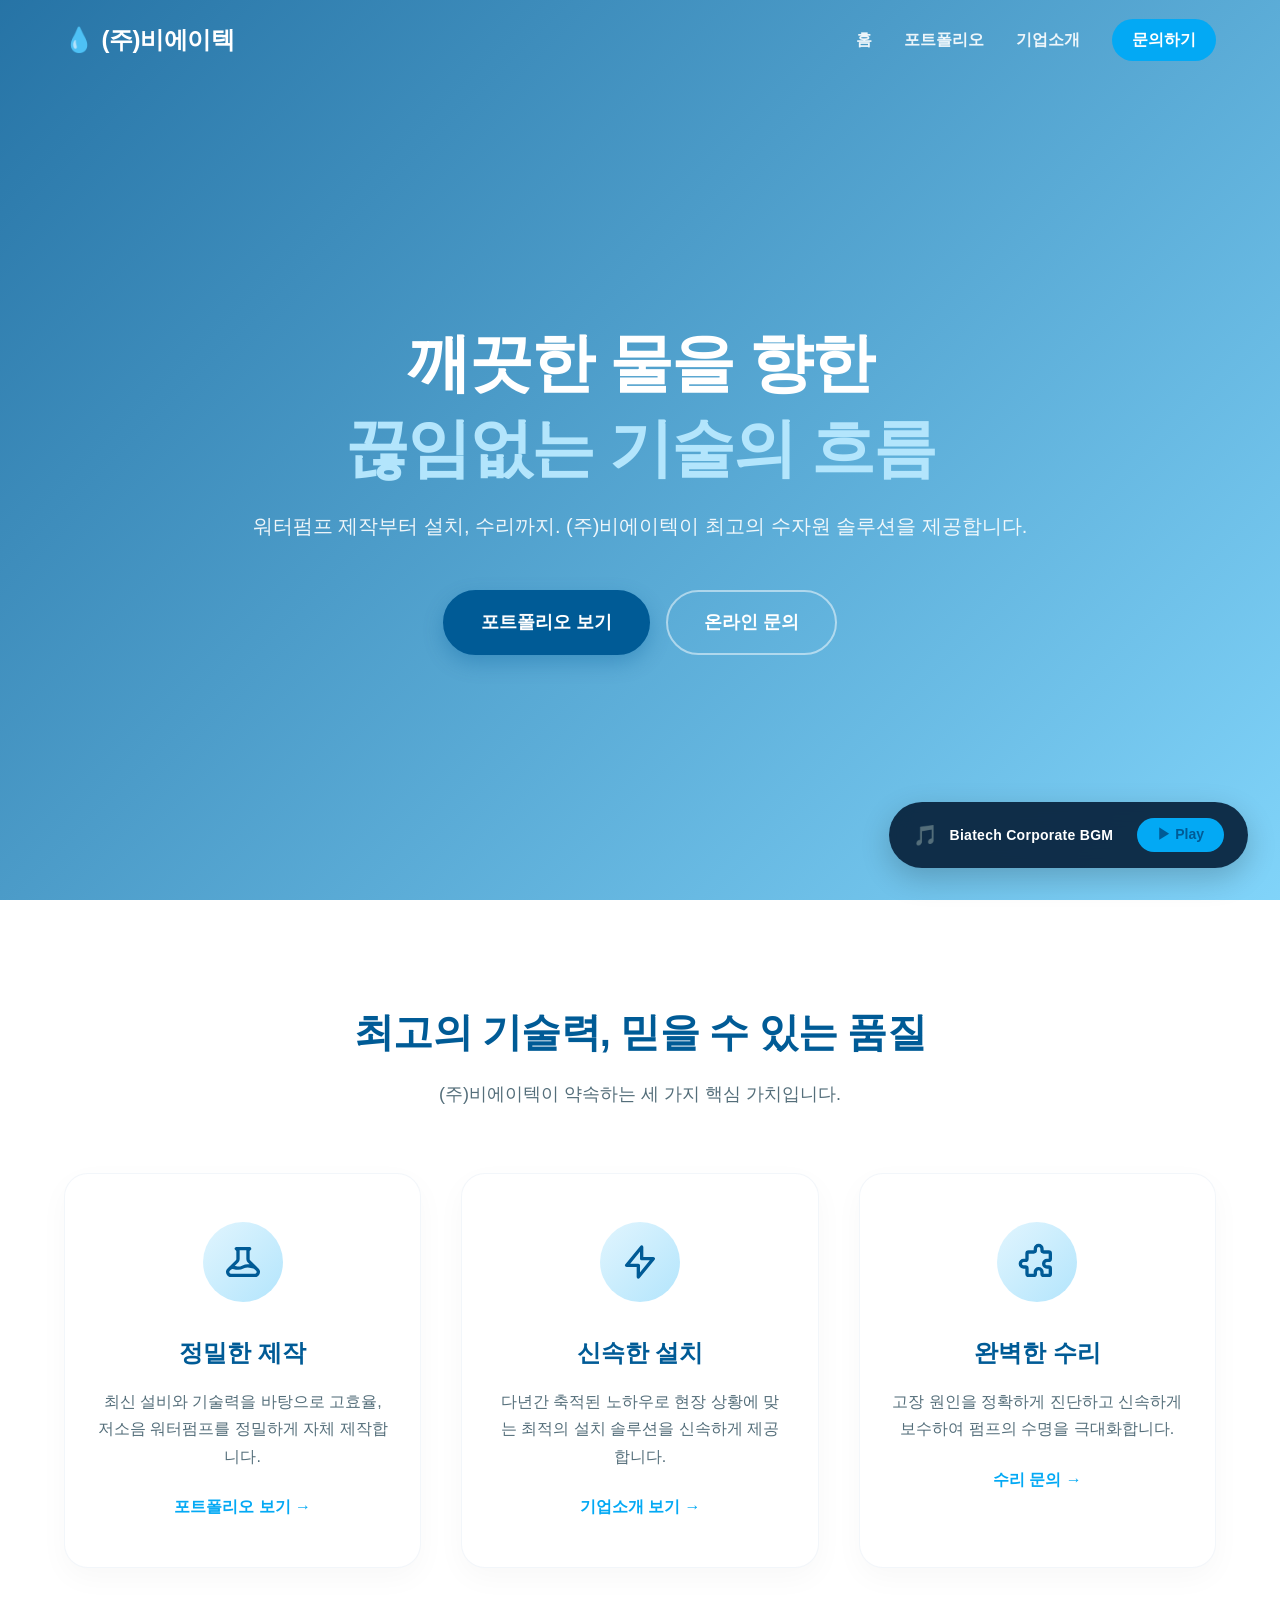
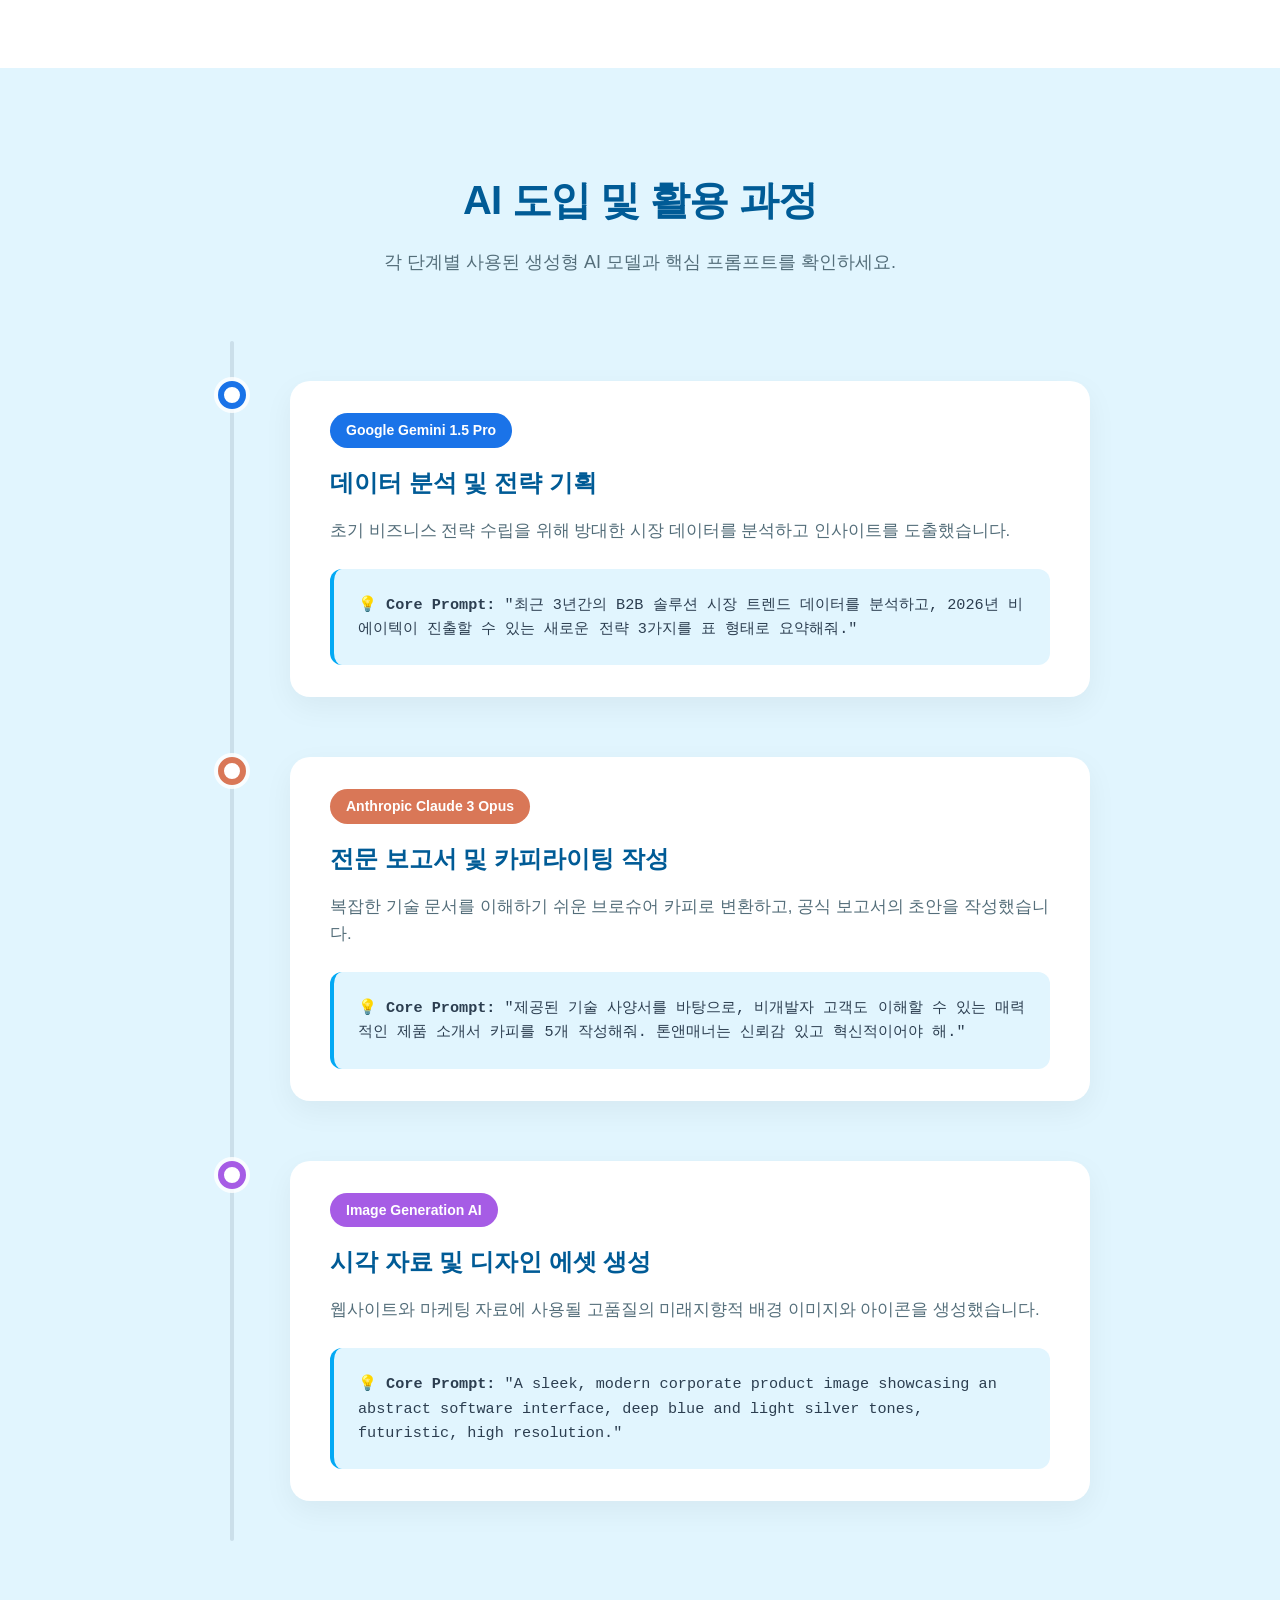
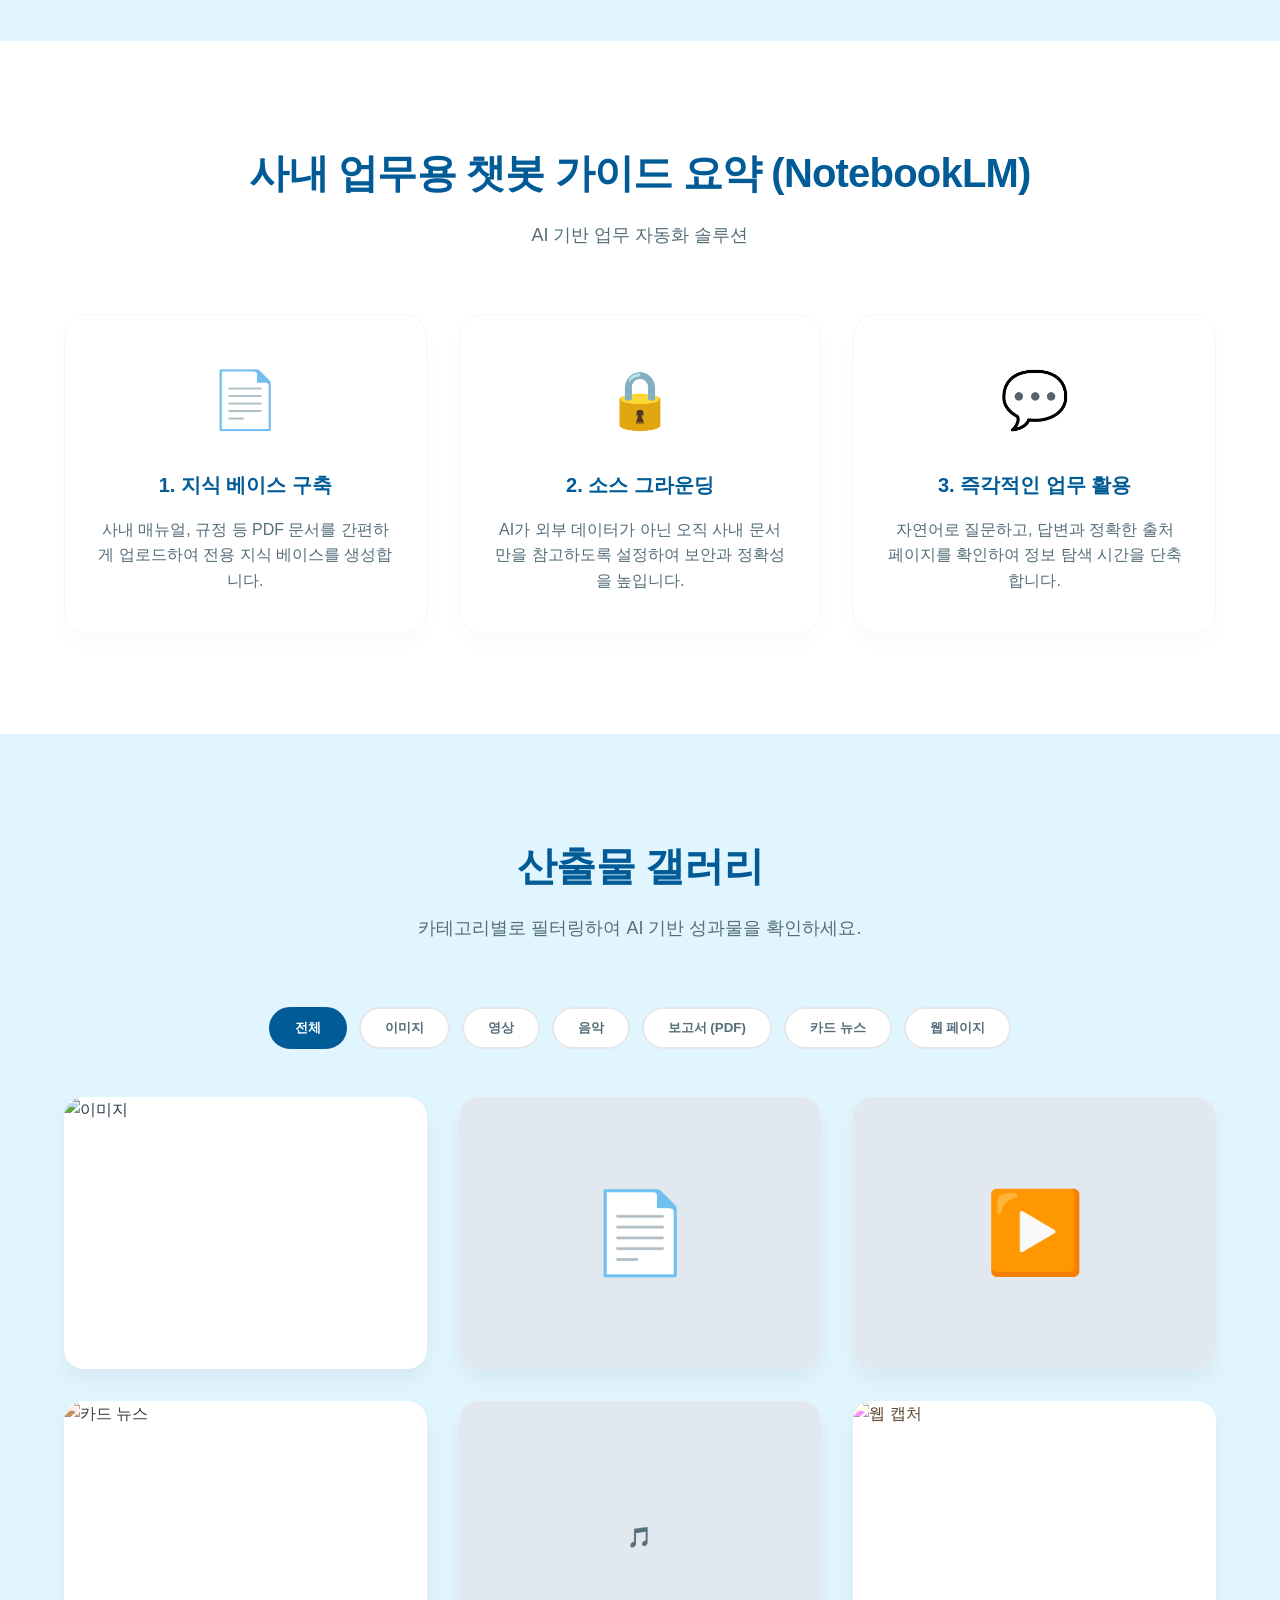
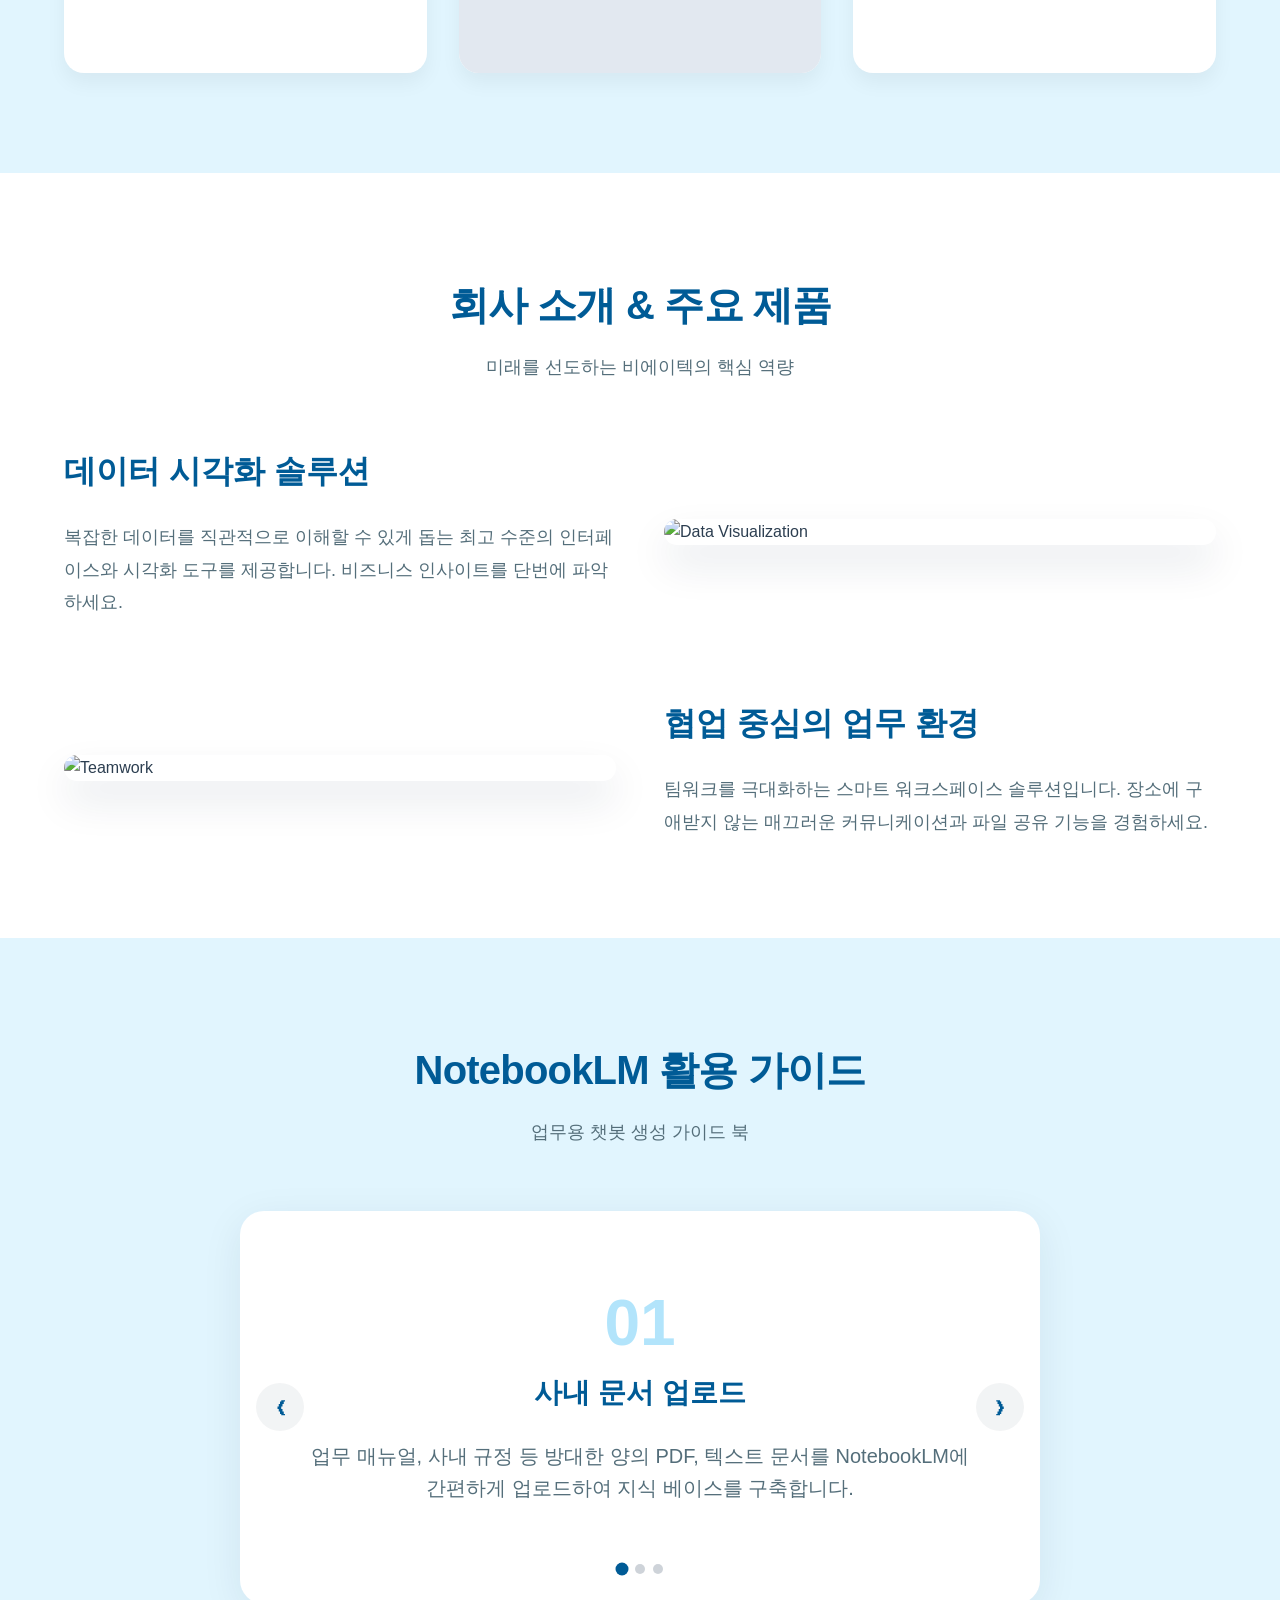
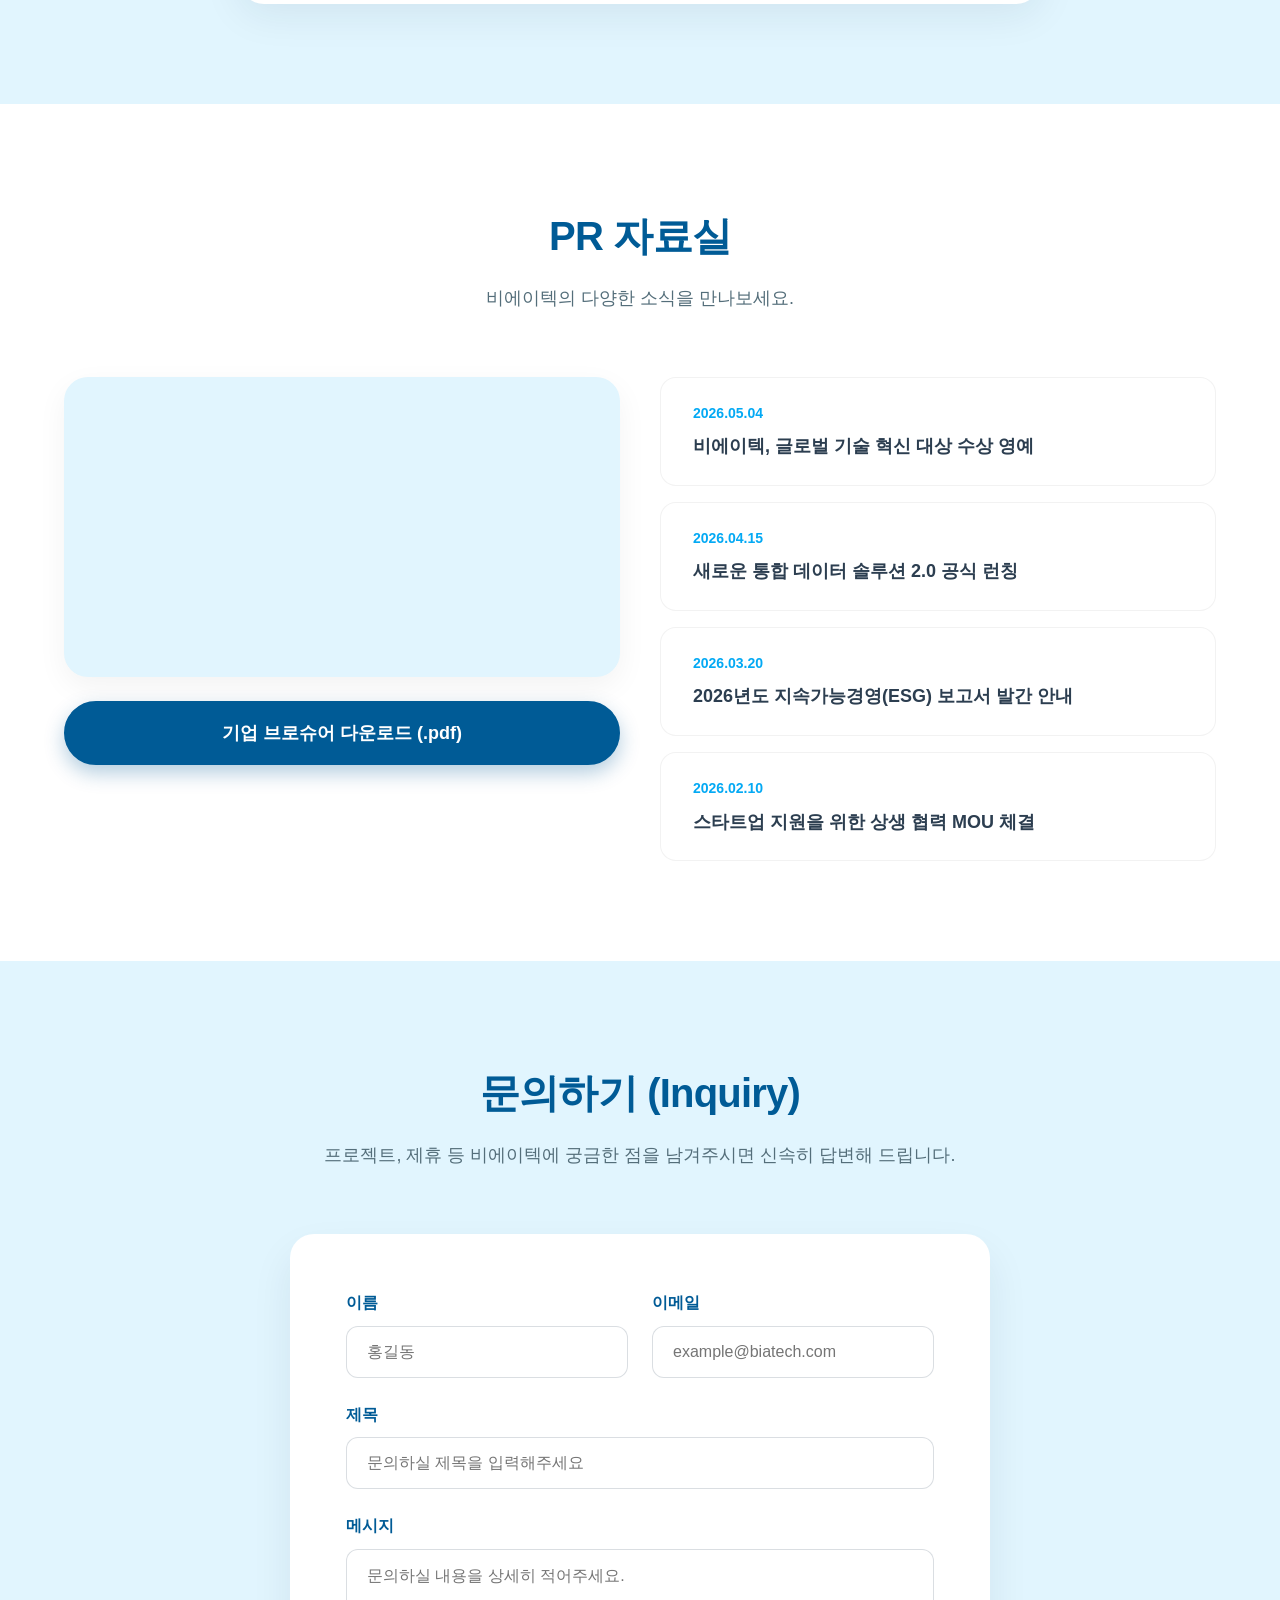
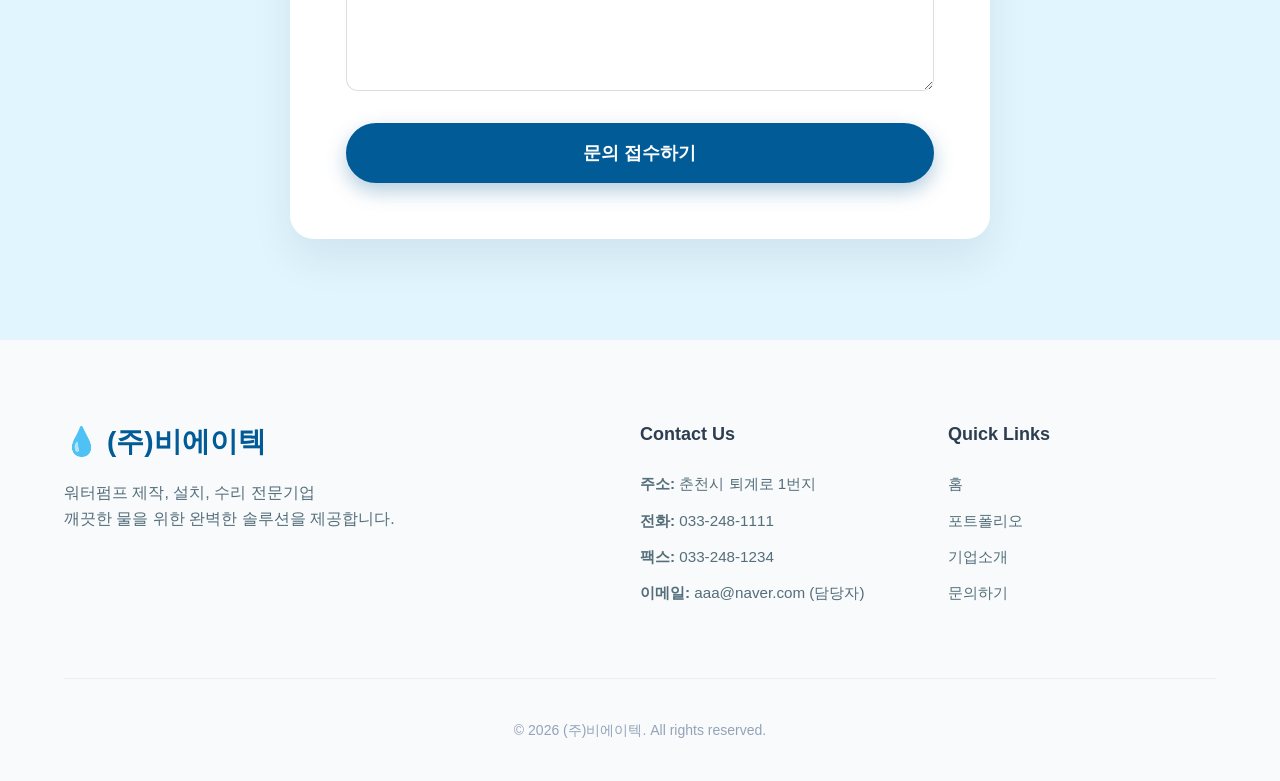
==== BATECH.html @ acc5becc "Add files via upload" ====
<!DOCTYPE html>
<html lang="ko">
<head>
    <meta charset="UTF-8">
    <meta name="viewport" content="width=device-width, initial-scale=1.0">
    <title>(주)비에이텍 - 워터펌프 전문기업 & AI 솔루션</title>
    <meta name="description" content="깨끗한 물을 위한 완벽한 솔루션. (주)비에이텍은 워터펌프 제작, 설치, 수리 전문기업입니다.">
    <link rel="stylesheet" href="https://cdn.jsdelivr.net/gh/orioncactus/pretendard/dist/web/static/pretendard.css">
    <style>
        /* ============================================
           BASE STYLES & VARIABLES
           ============================================ */
        :root {
            --color-primary: #005B96;
            --color-secondary: #03A9F4;
            --color-bg-main: #FFFFFF;
            --color-bg-light: #E1F5FE;
            --color-text-main: #2C3E50;
            --color-text-muted: #546E7A;
            --color-white: #FFFFFF;
            --font-main: 'Pretendard', -apple-system, BlinkMacSystemFont, "Segoe UI", Roboto, "Helvetica Neue", Arial, sans-serif;
            --transition-fast: 0.2s ease;
            --transition-normal: 0.3s ease;
            --container-max-width: 1200px;
            --header-height: 80px;
        }

        * {
            margin: 0;
            padding: 0;
            box-sizing: border-box;
        }

        html {
            scroll-behavior: smooth;
            font-size: 16px;
        }

        body {
            font-family: var(--font-main);
            color: var(--color-text-main);
            background-color: var(--color-bg-main);
            line-height: 1.6;
            -webkit-font-smoothing: antialiased;
        }

        a {
            text-decoration: none;
            color: inherit;
        }

        /* Layout Utilities */
        .container {
            max-width: var(--container-max-width);
            margin: 0 auto;
            padding: 0 24px;
        }

        .text-center { text-align: center; }
        .section { padding: 100px 0; }
        .mt-2 { margin-top: 0.5rem; }
        .mt-4 { margin-top: 1rem; }
        .d-inline-block { display: inline-block; }
        .bg-light { background-color: var(--color-bg-light); }

        /* ============================================
           HEADER (GNB)
           ============================================ */
        .header {
            position: fixed;
            top: 0;
            left: 0;
            width: 100%;
            height: var(--header-height);
            background: transparent;
            z-index: 1000;
            transition: background-color var(--transition-normal), box-shadow var(--transition-normal);
        }

        .header.scrolled {
            background-color: rgba(255, 255, 255, 0.98);
            backdrop-filter: blur(10px);
            box-shadow: 0 4px 20px rgba(0, 91, 150, 0.08);
        }

        .header-container {
            display: flex;
            justify-content: space-between;
            align-items: center;
            height: 100%;
        }

        .logo {
            font-size: 1.5rem;
            font-weight: 800;
            color: var(--color-white);
            letter-spacing: -0.02em;
            transition: color var(--transition-normal);
            display: flex;
            align-items: center;
            gap: 8px;
        }

        .header.scrolled .logo {
            color: var(--color-primary);
        }

        .gnb {
            display: flex;
            align-items: center;
            gap: 32px;
        }

        .gnb-link {
            font-weight: 600;
            color: rgba(255, 255, 255, 0.9);
            transition: color var(--transition-fast);
            position: relative;
        }

        .gnb-link:hover {
            color: var(--color-secondary);
        }

        .header.scrolled .gnb-link {
            color: var(--color-text-main);
        }

        .header.scrolled .gnb-link:hover {
            color: var(--color-primary);
        }

        .btn-inquiry {
            background: var(--color-secondary);
            color: var(--color-white) !important;
            padding: 8px 20px;
            border-radius: 50px;
            transition: transform var(--transition-fast), box-shadow var(--transition-fast);
        }

        .btn-inquiry:hover {
            transform: translateY(-2px);
            box-shadow: 0 4px 12px rgba(3, 169, 244, 0.4);
        }

        /* ============================================
           HERO SECTION
           ============================================ */
        .hero {
            position: relative;
            min-height: 100vh;
            display: flex;
            align-items: center;
            background-image: url('water-bg.png');
            background-size: cover;
            background-position: center;
            background-repeat: no-repeat;
            background-attachment: fixed;
        }

        .hero-overlay {
            position: absolute;
            top: 0;
            left: 0;
            width: 100%;
            height: 100%;
            background: linear-gradient(135deg, rgba(0, 91, 150, 0.85) 0%, rgba(3, 169, 244, 0.5) 100%);
            z-index: 1;
        }

        .hero-content {
            position: relative;
            z-index: 2;
            text-align: center;
            width: 100%;
            padding-top: var(--header-height);
        }

        .hero-title {
            font-size: 4rem;
            font-weight: 800;
            color: var(--color-white);
            line-height: 1.2;
            margin-bottom: 24px;
            letter-spacing: -0.03em;
        }

        .hero-title .highlight {
            color: #B3E5FC;
        }

        .hero-subtitle {
            font-size: 1.25rem;
            color: rgba(255, 255, 255, 0.9);
            margin-bottom: 48px;
            font-weight: 500;
        }

        /* ============================================
           BUTTONS
           ============================================ */
        .cta-group {
            display: flex;
            gap: 16px;
            justify-content: center;
        }

        .btn {
            display: inline-flex;
            align-items: center;
            justify-content: center;
            padding: 16px 36px;
            font-size: 1.125rem;
            font-weight: 700;
            border-radius: 50px;
            transition: transform var(--transition-fast), box-shadow var(--transition-fast), background-color var(--transition-fast), border-color var(--transition-fast);
            cursor: pointer;
            border: none;
        }

        .btn-primary {
            background-color: var(--color-primary);
            color: var(--color-white);
            box-shadow: 0 8px 20px rgba(0, 91, 150, 0.3);
            border: 2px solid var(--color-primary);
        }

        .btn-primary:hover {
            background-color: #004573;
            border-color: #004573;
            transform: translateY(-3px);
            box-shadow: 0 12px 25px rgba(0, 91, 150, 0.4);
        }

        .btn-outline {
            background-color: transparent;
            color: var(--color-white);
            border: 2px solid rgba(255, 255, 255, 0.5);
        }

        .btn-outline:hover {
            border-color: var(--color-white);
            background-color: rgba(255, 255, 255, 0.15);
            transform: translateY(-3px);
        }

        .btn-block {
            display: block;
            width: 100%;
            text-align: center;
        }

        /* ============================================
           SECTION STYLES
           ============================================ */
        .section-header {
            margin-bottom: 64px;
        }

        .section-title {
            font-size: 2.5rem;
            font-weight: 800;
            color: var(--color-primary);
            margin-bottom: 16px;
            letter-spacing: -0.02em;
        }

        .section-subtitle {
            font-size: 1.125rem;
            color: var(--color-text-muted);
        }

        /* ============================================
           CARDS GRID (INTRO SECTION)
           ============================================ */
        .cards-grid {
            display: grid;
            grid-template-columns: repeat(auto-fit, minmax(300px, 1fr));
            gap: 40px;
        }

        .card {
            background-color: var(--color-white);
            border-radius: 24px;
            padding: 48px 32px;
            text-align: center;
            transition: transform var(--transition-normal), box-shadow var(--transition-normal);
            border: 1px solid rgba(0, 91, 150, 0.05);
            box-shadow: 0 10px 30px rgba(0,0,0,0.03);
        }

        .card:hover {
            transform: translateY(-12px);
            box-shadow: 0 25px 50px rgba(0, 91, 150, 0.1);
            border-color: rgba(3, 169, 244, 0.2);
        }

        .card-icon-wrapper {
            width: 80px;
            height: 80px;
            margin: 0 auto 32px;
            background: linear-gradient(135deg, var(--color-bg-light) 0%, #B3E5FC 100%);
            border-radius: 50%;
            display: flex;
            align-items: center;
            justify-content: center;
            transition: background-color var(--transition-normal), color var(--transition-normal), transform var(--transition-normal);
        }

        .card-icon {
            width: 40px;
            height: 40px;
            color: var(--color-primary);
            transition: color var(--transition-normal);
        }

        .card:hover .card-icon-wrapper {
            background: linear-gradient(135deg, var(--color-primary) 0%, var(--color-secondary) 100%);
            transform: scale(1.1) rotate(5deg);
        }

        .card:hover .card-icon {
            color: var(--color-white);
        }

        .card-title {
            font-size: 1.5rem;
            font-weight: 700;
            color: var(--color-primary);
            margin-bottom: 16px;
        }

        .card-desc {
            color: var(--color-text-muted);
            font-size: 1rem;
            line-height: 1.7;
            margin-bottom: 24px;
        }

        .card-link {
            font-weight: 700;
            color: var(--color-secondary);
            display: inline-block;
            transition: transform var(--transition-fast), color var(--transition-fast);
        }

        .card-link:hover {
            transform: translateX(5px);
            color: var(--color-primary);
        }

        /* ============================================
           PORTFOLIO - TIMELINE
           ============================================ */
        .timeline {
            position: relative;
            max-width: 900px;
            margin: 0 auto;
            padding: 40px 0;
        }

        .timeline::before {
            content: '';
            position: absolute;
            top: 0;
            left: 40px;
            height: 100%;
            width: 4px;
            background: rgba(10, 37, 64, 0.1);
            border-radius: 2px;
        }

        .timeline-item {
            position: relative;
            padding-left: 100px;
            margin-bottom: 60px;
        }

        .timeline-item:last-child {
            margin-bottom: 0;
        }

        .timeline-dot {
            position: absolute;
            left: 28px;
            top: 0;
            width: 28px;
            height: 28px;
            border-radius: 50%;
            background: var(--color-white);
            border: 6px solid var(--color-primary);
            box-shadow: 0 0 0 4px rgba(255, 255, 255, 0.8);
            z-index: 2;
        }

        .timeline-dot.gemini { border-color: #1A73E8; }
        .timeline-dot.claude { border-color: #D97757; }
        .timeline-dot.image-ai { border-color: #A65CE5; }

        .timeline-content {
            background: var(--color-white);
            padding: 32px 40px;
            border-radius: 20px;
            box-shadow: 0 10px 30px rgba(0,0,0,0.05);
            position: relative;
            transition: transform var(--transition-normal), box-shadow var(--transition-normal);
        }

        .timeline-content:hover {
            transform: translateY(-5px);
            box-shadow: 0 15px 40px rgba(0,0,0,0.08);
        }

        .ai-badge {
            display: inline-block;
            padding: 6px 16px;
            border-radius: 20px;
            font-size: 0.875rem;
            font-weight: 700;
            color: var(--color-white);
            margin-bottom: 16px;
        }

        .ai-badge.gemini { background-color: #1A73E8; }
        .ai-badge.claude { background-color: #D97757; }
        .ai-badge.image-ai { background-color: #A65CE5; }

        .timeline-content h3 {
            font-size: 1.5rem;
            color: var(--color-primary);
            margin-bottom: 16px;
            font-weight: 700;
        }

        .timeline-desc {
            color: var(--color-text-muted);
            margin-bottom: 24px;
            line-height: 1.6;
            font-size: 1.05rem;
        }

        .prompt-box {
            background: var(--color-bg-light);
            padding: 24px;
            border-radius: 12px;
            border-left: 4px solid var(--color-secondary);
            font-family: monospace;
            font-size: 0.95rem;
            color: var(--color-text-main);
            line-height: 1.6;
            word-break: break-word;
        }

        /* ============================================
           PORTFOLIO - NOTEBOOKLM SUMMARY
           ============================================ */
        .notebook-summary {
            display: grid;
            grid-template-columns: repeat(auto-fit, minmax(280px, 1fr));
            gap: 32px;
        }

        .summary-card {
            background: var(--color-white);
            padding: 40px 32px;
            border-radius: 24px;
            text-align: center;
            border: 1px solid rgba(0,0,0,0.03);
            box-shadow: 0 10px 20px rgba(0,0,0,0.02);
            transition: transform var(--transition-normal), box-shadow var(--transition-normal);
        }

        .summary-card:hover {
            transform: translateY(-8px);
            box-shadow: 0 15px 30px rgba(0,0,0,0.08);
        }

        .summary-icon {
            font-size: 3.5rem;
            margin-bottom: 24px;
        }

        .summary-card h4 {
            font-size: 1.25rem;
            color: var(--color-primary);
            margin-bottom: 16px;
            font-weight: 700;
        }

        .summary-card p {
            color: var(--color-text-muted);
            line-height: 1.6;
        }

        /* ============================================
           PORTFOLIO - GALLERY
           ============================================ */
        .badge {
            display: inline-block;
            padding: 6px 12px;
            border-radius: 50px;
            font-size: 0.875rem;
            font-weight: 700;
            color: var(--color-white);
            background: var(--color-primary);
        }

        .filter-group {
            display: flex;
            justify-content: center;
            flex-wrap: wrap;
            gap: 12px;
            margin-bottom: 48px;
        }

        .filter-btn {
            padding: 10px 24px;
            border-radius: 50px;
            border: 2px solid rgba(10, 37, 64, 0.1);
            background: var(--color-white);
            color: var(--color-text-muted);
            font-weight: 600;
            cursor: pointer;
            transition: all var(--transition-fast);
        }

        .filter-btn:hover {
            border-color: var(--color-primary);
            color: var(--color-primary);
        }

        .filter-btn.active {
            background: var(--color-primary);
            border-color: var(--color-primary);
            color: var(--color-white);
        }

        .gallery-grid {
            display: grid;
            grid-template-columns: repeat(auto-fill, minmax(300px, 1fr));
            gap: 32px;
        }

        .gallery-item {
            position: relative;
            border-radius: 20px;
            overflow: hidden;
            background: var(--color-white);
            aspect-ratio: 4/3;
            cursor: pointer;
            box-shadow: 0 10px 20px rgba(0,0,0,0.05);
            transition: transform 0.3s ease, opacity 0.3s ease;
        }

        .gallery-item img {
            width: 100%;
            height: 100%;
            object-fit: cover;
            display: block;
            transition: transform 0.5s ease;
        }

        .gallery-item:hover img {
            transform: scale(1.1);
        }

        .gallery-placeholder {
            width: 100%;
            height: 100%;
            display: flex;
            align-items: center;
            justify-content: center;
            font-size: 5rem;
            background: #E2E8F0;
            color: var(--color-primary);
            transition: transform 0.5s ease;
        }

        .gallery-item:hover .gallery-placeholder {
            transform: scale(1.1);
        }

        .gallery-overlay {
            position: absolute;
            top: 0;
            left: 0;
            width: 100%;
            height: 100%;
            background: rgba(10, 37, 64, 0.85);
            display: flex;
            flex-direction: column;
            justify-content: center;
            align-items: center;
            opacity: 0;
            transition: opacity var(--transition-normal);
            color: var(--color-white);
            padding: 24px;
            text-align: center;
            z-index: 2;
        }

        .gallery-item:hover .gallery-overlay {
            opacity: 1;
        }

        .gallery-category {
            font-size: 0.875rem;
            font-weight: 700;
            color: var(--color-secondary);
            margin-bottom: 12px;
            text-transform: uppercase;
            letter-spacing: 0.05em;
            background: rgba(255, 255, 255, 0.1);
            padding: 4px 12px;
            border-radius: 20px;
        }

        .gallery-overlay h4 {
            font-size: 1.25rem;
            font-weight: 600;
        }

        /* ============================================
           MODAL
           ============================================ */
        .modal {
            display: none;
            position: fixed;
            top: 0;
            left: 0;
            width: 100%;
            height: 100%;
            background: rgba(10, 37, 64, 0.8);
            z-index: 2000;
            align-items: center;
            justify-content: center;
            opacity: 0;
            transition: opacity 0.3s ease;
            backdrop-filter: blur(8px);
        }

        .modal.show {
            opacity: 1;
        }

        .modal-content {
            background: var(--color-white);
            width: 90%;
            max-width: 1000px;
            border-radius: 24px;
            overflow: hidden;
            position: relative;
            transform: translateY(50px);
            transition: transform 0.4s cubic-bezier(0.175, 0.885, 0.32, 1.275);
            display: flex;
            flex-direction: column;
            box-shadow: 0 30px 60px rgba(0,0,0,0.2);
        }

        .modal.show .modal-content {
            transform: translateY(0);
        }

        .close-btn {
            position: absolute;
            top: 20px;
            right: 24px;
            font-size: 2.5rem;
            color: var(--color-text-muted);
            cursor: pointer;
            z-index: 10;
            transition: color var(--transition-fast), transform var(--transition-fast);
            line-height: 1;
        }

        .close-btn:hover {
            color: var(--color-primary);
            transform: scale(1.1);
        }

        .modal-body {
            display: flex;
            flex-direction: column;
        }

        .modal-media {
            background: #F0F4F8;
            min-height: 350px;
            max-height: 60vh;
            overflow: hidden;
            display: flex;
            align-items: center;
            justify-content: center;
            position: relative;
        }

        .modal-info {
            padding: 40px;
        }

        .modal-info h3 {
            font-size: 2rem;
            color: var(--color-primary);
            margin-bottom: 16px;
            font-weight: 700;
        }

        #modalDesc {
            font-size: 1.125rem;
            color: var(--color-text-muted);
            line-height: 1.7;
        }

        /* ============================================
           CORPORATE - PRODUCTS
           ============================================ */
        .product-grid {
            display: flex;
            flex-direction: column;
            gap: 80px;
        }

        .product-item {
            display: flex;
            align-items: center;
            gap: 48px;
        }

        .product-item.reverse {
            flex-direction: row-reverse;
        }

        .product-text {
            flex: 1;
        }

        .product-text h3 {
            font-size: 2rem;
            color: var(--color-primary);
            margin-bottom: 24px;
            font-weight: 700;
        }

        .product-text p {
            font-size: 1.125rem;
            color: var(--color-text-muted);
            line-height: 1.8;
        }

        .product-image {
            flex: 1;
            border-radius: 24px;
            overflow: hidden;
            box-shadow: 0 20px 40px rgba(10, 37, 64, 0.1);
        }

        .product-image img {
            width: 100%;
            height: auto;
            display: block;
            object-fit: cover;
            transition: transform var(--transition-normal);
        }

        .product-item:hover .product-image img {
            transform: scale(1.03);
        }

        /* ============================================
           CORPORATE - SLIDER
           ============================================ */
        .slider-container {
            position: relative;
            max-width: 800px;
            margin: 0 auto;
            overflow: hidden;
            border-radius: 24px;
            box-shadow: 0 10px 40px rgba(10, 37, 64, 0.08);
            background: var(--color-white);
        }

        .slider-wrapper {
            display: flex;
            transition: transform 0.5s cubic-bezier(0.25, 1, 0.5, 1);
        }

        .slider-slide {
            min-width: 100%;
            padding: 80px 60px 100px;
        }

        .card-news {
            text-align: center;
        }

        .card-news-number {
            font-size: 4rem;
            font-weight: 800;
            color: var(--color-secondary);
            opacity: 0.3;
            margin-bottom: 16px;
            line-height: 1;
        }

        .card-news h4 {
            font-size: 1.75rem;
            color: var(--color-primary);
            margin-bottom: 24px;
            font-weight: 700;
        }

        .card-news p {
            font-size: 1.25rem;
            color: var(--color-text-muted);
            line-height: 1.6;
        }

        .slider-btn {
            position: absolute;
            top: 50%;
            transform: translateY(-50%);
            background: rgba(10, 37, 64, 0.05);
            border: none;
            width: 48px;
            height: 48px;
            border-radius: 50%;
            cursor: pointer;
            font-size: 1.25rem;
            color: var(--color-primary);
            transition: background var(--transition-fast), color var(--transition-fast);
            z-index: 10;
        }

        .slider-btn:hover {
            background: var(--color-primary);
            color: var(--color-white);
        }

        .slider-btn.prev { left: 16px; }
        .slider-btn.next { right: 16px; }

        .slider-dots {
            position: absolute;
            bottom: 30px;
            left: 50%;
            transform: translateX(-50%);
            display: flex;
            gap: 8px;
        }

        .dot {
            width: 10px;
            height: 10px;
            background-color: rgba(10, 37, 64, 0.2);
            border-radius: 50%;
            cursor: pointer;
            transition: background-color var(--transition-fast), transform var(--transition-fast);
        }

        .dot.active {
            background-color: var(--color-primary);
            transform: scale(1.3);
        }

        /* ============================================
           CORPORATE - PR ROOM
           ============================================ */
        .pr-grid {
            display: grid;
            grid-template-columns: 1fr 1fr;
            gap: 40px;
        }

        .pr-video-container {
            display: flex;
            flex-direction: column;
            gap: 24px;
        }

        .pr-video {
            background: var(--color-bg-light);
            border-radius: 24px;
            overflow: hidden;
            box-shadow: 0 10px 30px rgba(0,0,0,0.05);
        }

        .pr-video iframe {
            display: block;
        }

        .pr-news {
            display: flex;
            flex-direction: column;
            gap: 16px;
        }

        .news-item {
            background: var(--color-white);
            padding: 24px 32px;
            border-radius: 16px;
            border: 1px solid rgba(0,0,0,0.05);
            transition: transform var(--transition-normal), box-shadow var(--transition-normal);
            cursor: pointer;
        }

        .news-item:hover {
            transform: translateX(8px);
            box-shadow: 0 10px 20px rgba(10, 37, 64, 0.08);
            border-color: rgba(10, 37, 64, 0.1);
        }

        .news-date {
            display: block;
            font-size: 0.875rem;
            color: var(--color-secondary);
            margin-bottom: 8px;
            font-weight: 700;
        }

        .news-item h4 {
            font-size: 1.125rem;
            color: var(--color-text-main);
            font-weight: 600;
        }

        /* ============================================
           CORPORATE - FORM
           ============================================ */
        .form-container {
            max-width: 700px;
            margin: 0 auto;
            background: var(--color-white);
            padding: 56px;
            border-radius: 24px;
            box-shadow: 0 20px 40px rgba(10, 37, 64, 0.08);
        }

        .form-row {
            display: flex;
            gap: 24px;
            margin-bottom: 24px;
        }

        .form-group {
            margin-bottom: 24px;
        }

        .form-group.half {
            flex: 1;
            margin-bottom: 0;
        }

        .form-group label {
            display: block;
            font-weight: 600;
            margin-bottom: 10px;
            color: var(--color-primary);
        }

        .form-group input,
        .form-group textarea {
            width: 100%;
            padding: 16px 20px;
            border: 1px solid rgba(10, 37, 64, 0.15);
            border-radius: 12px;
            font-size: 1rem;
            font-family: var(--font-main);
            transition: border-color var(--transition-fast), box-shadow var(--transition-fast);
            background-color: var(--color-bg-main);
            color: var(--color-text-main);
        }

        .form-group input:focus,
        .form-group textarea:focus {
            outline: none;
            border-color: var(--color-secondary);
            box-shadow: 0 0 0 3px rgba(0, 212, 255, 0.1);
        }

        /* ============================================
           AUDIO PLAYER
           ============================================ */
        .audio-player {
            position: fixed;
            bottom: 32px;
            right: 32px;
            background: rgba(10, 37, 64, 0.95);
            backdrop-filter: blur(10px);
            padding: 16px 24px;
            border-radius: 50px;
            display: flex;
            align-items: center;
            gap: 24px;
            box-shadow: 0 10px 30px rgba(0,0,0,0.2);
            z-index: 1000;
            color: var(--color-white);
            transition: transform var(--transition-normal);
        }

        .audio-player:hover {
            transform: translateY(-5px);
        }

        .audio-info {
            display: flex;
            align-items: center;
            gap: 12px;
        }

        .audio-icon {
            font-size: 1.25rem;
            animation: bounce 2s infinite;
        }

        @keyframes bounce {
            0%, 100% { transform: translateY(0); }
            50% { transform: translateY(-4px); }
        }

        .audio-title {
            font-size: 0.875rem;
            font-weight: 600;
            letter-spacing: 0.02em;
        }

        .audio-btn {
            background: var(--color-secondary);
            color: var(--color-primary);
            border: none;
            padding: 8px 20px;
            border-radius: 24px;
            font-weight: 700;
            font-size: 0.875rem;
            cursor: pointer;
            transition: transform var(--transition-fast), background-color var(--transition-fast);
        }

        .audio-btn:hover {
            transform: scale(1.05);
            background-color: var(--color-white);
        }

        /* ============================================
           FOOTER
           ============================================ */
        .footer {
            background-color: #F8FAFC;
            padding: 80px 0 40px;
            border-top: 1px solid rgba(0, 91, 150, 0.05);
        }

        .footer-grid {
            display: grid;
            grid-template-columns: 2fr 1fr 1fr;
            gap: 40px;
            margin-bottom: 60px;
        }

        .footer-logo {
            font-size: 1.75rem;
            font-weight: 800;
            color: var(--color-primary);
            margin-bottom: 16px;
            display: flex;
            align-items: center;
            gap: 8px;
        }

        .footer-desc {
            color: var(--color-text-muted);
            font-size: 1rem;
        }

        .footer h4 {
            font-size: 1.125rem;
            color: var(--color-text-main);
            margin-bottom: 24px;
            font-weight: 700;
        }

        .footer ul {
            list-style: none;
        }

        .footer ul li {
            margin-bottom: 12px;
            color: var(--color-text-muted);
            font-size: 0.95rem;
        }

        .footer ul li a {
            transition: color var(--transition-fast);
        }

        .footer ul li a:hover {
            color: var(--color-secondary);
        }

        .footer-bottom {
            text-align: center;
            padding-top: 40px;
            border-top: 1px solid rgba(0,0,0,0.05);
            color: #94A3B8;
            font-size: 0.875rem;
        }

        /* ============================================
           ANIMATIONS
           ============================================ */
        .fade-in-up {
            opacity: 0;
            animation: fadeInUp 1s cubic-bezier(0.16, 1, 0.3, 1) forwards;
        }

        .delay-1 { animation-delay: 0.2s; }
        .delay-2 { animation-delay: 0.4s; }
        .delay-3 { animation-delay: 0.6s; }

        @keyframes fadeInUp {
            from {
                opacity: 0;
                transform: translateY(30px);
            }
            to {
                opacity: 1;
                transform: translateY(0);
            }
        }

        /* ============================================
           RESPONSIVE
           ============================================ */
        @media (max-width: 992px) {
            .footer-grid {
                grid-template-columns: 1fr;
            }
            .pr-grid {
                grid-template-columns: 1fr;
            }
        }

        @media (max-width: 768px) {
            .hero-title {
                font-size: 2.5rem;
            }
            .cta-group {
                flex-direction: column;
            }
            .btn {
                width: 100%;
            }
            .cards-grid {
                grid-template-columns: 1fr;
            }
            .gnb {
                display: none;
            }
            .product-item, .product-item.reverse {
                flex-direction: column;
                gap: 32px;
            }
            .form-row {
                flex-direction: column;
                gap: 24px;
            }
            .form-container {
                padding: 32px;
            }
            .audio-player {
                bottom: 16px;
                right: 16px;
                left: 16px;
                justify-content: space-between;
                border-radius: 24px;
            }
            .timeline::before {
                left: 20px;
            }
            .timeline-dot {
                left: 8px;
            }
            .timeline-item {
                padding-left: 60px;
            }
            .timeline-content {
                padding: 24px;
            }
            .gallery-grid {
                grid-template-columns: 1fr 1fr;
            }
            .modal-info {
                padding: 24px;
            }
            .modal-info h3 {
                font-size: 1.5rem;
            }
        }

        @media (max-width: 480px) {
            .gallery-grid {
                grid-template-columns: 1fr;
            }
        }
    </style>
</head>
<body>
    <!-- GNB Header -->
    <header class="header" id="header">
        <div class="container header-container">
            <a href="#home" class="logo">
                <span style="color: var(--color-secondary);">💧</span> (주)비에이텍
            </a>
            <nav class="gnb">
                <a href="#home" class="gnb-link">홈</a>
                <a href="#portfolio" class="gnb-link">포트폴리오</a>
                <a href="#corporate" class="gnb-link">기업소개</a>
                <a href="#inquiry" class="gnb-link btn-inquiry">문의하기</a>
            </nav>
        </div>
    </header>

    <main>
        <!-- ============================================
             SECTION 1: HOME
             ============================================ -->
        <section id="home">
            <!-- Hero Section -->
            <section class="hero">
                <div class="hero-overlay"></div>
                <div class="container hero-content">
                    <h1 class="hero-title">
                        <span class="fade-in-up d-inline-block">깨끗한 물을 향한</span><br>
                        <span class="fade-in-up delay-1 highlight d-inline-block mt-2">끊임없는 기술의 흐름</span>
                    </h1>
                    <p class="hero-subtitle fade-in-up delay-2">
                        워터펌프 제작부터 설치, 수리까지. (주)비에이텍이 최고의 수자원 솔루션을 제공합니다.
                    </p>
                    <div class="cta-group fade-in-up delay-3">
                        <a href="#portfolio" class="btn btn-primary">포트폴리오 보기</a>
                        <a href="#inquiry" class="btn btn-outline">온라인 문의</a>
                    </div>
                </div>
            </section>

            <!-- Introduction Section -->
            <section class="intro section">
                <div class="container">
                    <div class="section-header text-center">
                        <h2 class="section-title">최고의 기술력, 믿을 수 있는 품질</h2>
                        <p class="section-subtitle">(주)비에이텍이 약속하는 세 가지 핵심 가치입니다.</p>
                    </div>
                    
                    <div class="cards-grid">
                        <!-- Card 1 -->
                        <div class="card">
                            <div class="card-icon-wrapper">
                                <svg class="card-icon" fill="none" stroke="currentColor" viewBox="0 0 24 24" xmlns="http://www.w3.org/2000/svg">
                                    <path stroke-linecap="round" stroke-linejoin="round" stroke-width="2" d="M19.428 15.428a2 2 0 00-1.022-.547l-2.387-.477a6 6 0 00-3.86.517l-.318.158a6 6 0 01-3.86.517L6.05 15.21a2 2 0 00-1.806.547M8 4h8l-1 1v5.172a2 2 0 00.586 1.414l5 5c1.26 1.26.367 3.414-1.415 3.414H4.828c-1.782 0-2.674-2.154-1.414-3.414l5-5A2 2 0 009 10.172V5L8 4z"></path>
                                </svg>
                            </div>
                            <h3 class="card-title">정밀한 제작</h3>
                            <p class="card-desc">최신 설비와 기술력을 바탕으로 고효율, 저소음 워터펌프를 정밀하게 자체 제작합니다.</p>
                            <a href="#portfolio" class="card-link">포트폴리오 보기 &rarr;</a>
                        </div>
                        <!-- Card 2 -->
                        <div class="card">
                            <div class="card-icon-wrapper">
                                <svg class="card-icon" fill="none" stroke="currentColor" viewBox="0 0 24 24" xmlns="http://www.w3.org/2000/svg">
                                    <path stroke-linecap="round" stroke-linejoin="round" stroke-width="2" d="M13 10V3L4 14h7v7l9-11h-7z"></path>
                                </svg>
                            </div>
                            <h3 class="card-title">신속한 설치</h3>
                            <p class="card-desc">다년간 축적된 노하우로 현장 상황에 맞는 최적의 설치 솔루션을 신속하게 제공합니다.</p>
                            <a href="#corporate" class="card-link">기업소개 보기 &rarr;</a>
                        </div>
                        <!-- Card 3 -->
                        <div class="card">
                            <div class="card-icon-wrapper">
                                <svg class="card-icon" fill="none" stroke="currentColor" viewBox="0 0 24 24" xmlns="http://www.w3.org/2000/svg">
                                    <path stroke-linecap="round" stroke-linejoin="round" stroke-width="2" d="M11 4a2 2 0 114 0v1a1 1 0 001 1h3a1 1 0 011 1v3a1 1 0 01-1 1h-1a2 2 0 100 4h1a1 1 0 011 1v3a1 1 0 01-1 1h-3a1 1 0 01-1-1v-1a2 2 0 10-4 0v1a1 1 0 01-1 1H7a1 1 0 01-1-1v-3a1 1 0 00-1-1H4a2 2 0 110-4h1a1 1 0 001-1V7a1 1 0 011-1h3a1 1 0 001-1V4z"></path>
                                </svg>
                            </div>
                            <h3 class="card-title">완벽한 수리</h3>
                            <p class="card-desc">고장 원인을 정확하게 진단하고 신속하게 보수하여 펌프의 수명을 극대화합니다.</p>
                            <a href="#inquiry" class="card-link">수리 문의 &rarr;</a>
                        </div>
                    </div>
                </div>
            </section>
        </section>

        <!-- ============================================
             SECTION 2: PORTFOLIO
             ============================================ -->
        <section id="portfolio" class="section bg-light">
            <div class="container">
                <div class="section-header text-center">
                    <h2 class="section-title">AI 도입 및 활용 과정</h2>
                    <p class="section-subtitle">각 단계별 사용된 생성형 AI 모델과 핵심 프롬프트를 확인하세요.</p>
                </div>
                
                <div class="timeline">
                    <!-- Item 1: Gemini -->
                    <div class="timeline-item">
                        <div class="timeline-dot gemini"></div>
                        <div class="timeline-content">
                            <span class="ai-badge gemini">Google Gemini 1.5 Pro</span>
                            <h3>데이터 분석 및 전략 기획</h3>
                            <p class="timeline-desc">초기 비즈니스 전략 수립을 위해 방대한 시장 데이터를 분석하고 인사이트를 도출했습니다.</p>
                            <div class="prompt-box">
                                <strong>💡 Core Prompt:</strong> "최근 3년간의 B2B 솔루션 시장 트렌드 데이터를 분석하고, 2026년 비에이텍이 진출할 수 있는 새로운 전략 3가지를 표 형태로 요약해줘."
                            </div>
                        </div>
                    </div>
                    
                    <!-- Item 2: Claude -->
                    <div class="timeline-item">
                        <div class="timeline-dot claude"></div>
                        <div class="timeline-content">
                            <span class="ai-badge claude">Anthropic Claude 3 Opus</span>
                            <h3>전문 보고서 및 카피라이팅 작성</h3>
                            <p class="timeline-desc">복잡한 기술 문서를 이해하기 쉬운 브로슈어 카피로 변환하고, 공식 보고서의 초안을 작성했습니다.</p>
                            <div class="prompt-box">
                                <strong>💡 Core Prompt:</strong> "제공된 기술 사양서를 바탕으로, 비개발자 고객도 이해할 수 있는 매력적인 제품 소개서 카피를 5개 작성해줘. 톤앤매너는 신뢰감 있고 혁신적이어야 해."
                            </div>
                        </div>
                    </div>
                    
                    <!-- Item 3: Image Generation AI -->
                    <div class="timeline-item">
                        <div class="timeline-dot image-ai"></div>
                        <div class="timeline-content">
                            <span class="ai-badge image-ai">Image Generation AI</span>
                            <h3>시각 자료 및 디자인 에셋 생성</h3>
                            <p class="timeline-desc">웹사이트와 마케팅 자료에 사용될 고품질의 미래지향적 배경 이미지와 아이콘을 생성했습니다.</p>
                            <div class="prompt-box">
                                <strong>💡 Core Prompt:</strong> "A sleek, modern corporate product image showcasing an abstract software interface, deep blue and light silver tones, futuristic, high resolution."
                            </div>
                        </div>
                    </div>
                </div>
            </div>
        </section>

        <!-- NotebookLM Summary Section -->
        <section class="section">
            <div class="container">
                <div class="section-header text-center">
                    <h2 class="section-title">사내 업무용 챗봇 가이드 요약 (NotebookLM)</h2>
                    <p class="section-subtitle">AI 기반 업무 자동화 솔루션</p>
                </div>
                <div class="notebook-summary">
                    <div class="summary-card">
                        <div class="summary-icon">📄</div>
                        <h4>1. 지식 베이스 구축</h4>
                        <p>사내 매뉴얼, 규정 등 PDF 문서를 간편하게 업로드하여 전용 지식 베이스를 생성합니다.</p>
                    </div>
                    <div class="summary-card">
                        <div class="summary-icon">🔒</div>
                        <h4>2. 소스 그라운딩</h4>
                        <p>AI가 외부 데이터가 아닌 오직 사내 문서만을 참고하도록 설정하여 보안과 정확성을 높입니다.</p>
                    </div>
                    <div class="summary-card">
                        <div class="summary-icon">💬</div>
                        <h4>3. 즉각적인 업무 활용</h4>
                        <p>자연어로 질문하고, 답변과 정확한 출처 페이지를 확인하여 정보 탐색 시간을 단축합니다.</p>
                    </div>
                </div>
            </div>
        </section>

        <!-- Gallery Section -->
        <section class="section bg-light">
            <div class="container">
                <div class="section-header text-center">
                    <h2 class="section-title">산출물 갤러리</h2>
                    <p class="section-subtitle">카테고리별로 필터링하여 AI 기반 성과물을 확인하세요.</p>
                </div>
                
                <!-- Filter Buttons -->
                <div class="filter-group">
                    <button class="filter-btn active" data-filter="all">전체</button>
                    <button class="filter-btn" data-filter="image">이미지</button>
                    <button class="filter-btn" data-filter="video">영상</button>
                    <button class="filter-btn" data-filter="audio">음악</button>
                    <button class="filter-btn" data-filter="report">보고서 (PDF)</button>
                    <button class="filter-btn" data-filter="news">카드 뉴스</button>
                    <button class="filter-btn" data-filter="web">웹 페이지</button>
                </div>
                
                <!-- Gallery Grid -->
                <div class="gallery-grid" id="galleryGrid">
                    <!-- Item 1 -->
                    <div class="gallery-item image" onclick="openModal('메인 히어로 이미지', 'image', 'portfolio_thumb.png', '웹사이트 메인 화면을 위해 AI 이미지 생성기로 제작된 미래지향적인 배경 이미지입니다. 딥 블루와 실버 톤을 사용하여 신뢰감을 줍니다.')">
                        <img src="portfolio_thumb.png" alt="이미지">
                        <div class="gallery-overlay">
                            <span class="gallery-category">이미지</span>
                            <h4>메인 히어로 이미지</h4>
                        </div>
                    </div>
                    
                    <!-- Item 2 -->
                    <div class="gallery-item report" onclick="openModal('2026 시장 분석 보고서', 'report', null, 'Gemini 1.5 Pro를 활용해 작성된 2026년 B2B 솔루션 시장 동향 분석 리포트 초안입니다. 방대한 데이터를 10초 만에 분석하여 도출했습니다.')">
                        <div class="gallery-placeholder report-icon">📄</div>
                        <div class="gallery-overlay">
                            <span class="gallery-category">보고서 (PDF)</span>
                            <h4>2026 시장 분석 보고서</h4>
                        </div>
                    </div>

                    <!-- Item 3 -->
                    <div class="gallery-item video" onclick="openModal('기업 홍보 영상 (AI 편집)', 'video', 'https://www.youtube.com/embed/dQw4w9WgXcQ', '텍스트-비디오 생성 AI와 자동 편집 스크립트를 활용하여 단 하루 만에 제작된 짧은 기업 소개 영상입니다.')">
                        <div class="gallery-placeholder video-icon">▶️</div>
                        <div class="gallery-overlay">
                            <span class="gallery-category">영상</span>
                            <h4>기업 홍보 영상 (AI 편집)</h4>
                        </div>
                    </div>

                    <!-- Item 4 -->
                    <div class="gallery-item news" onclick="openModal('소셜 미디어 카드 뉴스', 'news', 'portfolio_thumb.png', 'Claude 3 Opus의 카피라이팅과 이미지 제너레이터를 결합해 만든 인스타그램용 카드 뉴스 템플릿 1편입니다.')">
                        <img src="portfolio_thumb.png" alt="카드 뉴스" style="filter: sepia(0.5) hue-rotate(-50deg);">
                        <div class="gallery-overlay">
                            <span class="gallery-category">카드 뉴스</span>
                            <h4>소셜 미디어 카드 뉴스</h4>
                        </div>
                    </div>

                    <!-- Item 5 -->
                    <div class="gallery-item audio" onclick="openModal('Corporate BGM', 'audio', null, '음악 생성 AI 모델을 사용해 제작된 차분하고 신뢰감 있는 기업용 배경음악 트랙입니다. 저작권 문제 없이 자유롭게 사용 가능합니다.')">
                        <div class="gallery-placeholder audio-icon">🎵</div>
                        <div class="gallery-overlay">
                            <span class="gallery-category">음악</span>
                            <h4>Corporate BGM</h4>
                        </div>
                    </div>

                    <!-- Item 6 -->
                    <div class="gallery-item web" onclick="openModal('사내 인트라넷 UI 시안', 'web', 'portfolio_thumb.png', 'AI 코딩 어시스턴트의 도움을 받아 설계된 사내 인트라넷 웹 페이지 프로토타입 디자인 캡처본입니다.')">
                        <img src="portfolio_thumb.png" alt="웹 캡처" style="filter: hue-rotate(180deg) brightness(1.2);">
                        <div class="gallery-overlay">
                            <span class="gallery-category">웹 페이지</span>
                            <h4>사내 인트라넷 UI 시안</h4>
                        </div>
                    </div>
                </div>
            </div>
        </section>

        <!-- ============================================
             SECTION 3: CORPORATE
             ============================================ -->
        <section id="corporate" class="section">
            <div class="container">
                <div class="section-header text-center">
                    <h2 class="section-title">회사 소개 & 주요 제품</h2>
                    <p class="section-subtitle">미래를 선도하는 비에이텍의 핵심 역량</p>
                </div>
                
                <div class="product-grid">
                    <div class="product-item">
                        <div class="product-text">
                            <h3>데이터 시각화 솔루션</h3>
                            <p>복잡한 데이터를 직관적으로 이해할 수 있게 돕는 최고 수준의 인터페이스와 시각화 도구를 제공합니다. 비즈니스 인사이트를 단번에 파악하세요.</p>
                        </div>
                        <div class="product-image">
                            <img src="product1.png" alt="Data Visualization">
                        </div>
                    </div>
                    
                    <div class="product-item reverse">
                        <div class="product-text">
                            <h3>협업 중심의 업무 환경</h3>
                            <p>팀워크를 극대화하는 스마트 워크스페이스 솔루션입니다. 장소에 구애받지 않는 매끄러운 커뮤니케이션과 파일 공유 기능을 경험하세요.</p>
                        </div>
                        <div class="product-image">
                            <img src="product2.png" alt="Teamwork">
                        </div>
                    </div>
                </div>
            </div>
        </section>

        <!-- NotebookLM Guide Section -->
        <section class="section bg-light">
            <div class="container">
                <div class="section-header text-center">
                    <h2 class="section-title">NotebookLM 활용 가이드</h2>
                    <p class="section-subtitle">업무용 챗봇 생성 가이드 북</p>
                </div>
                
                <div class="slider-container">
                    <div class="slider-wrapper" id="sliderWrapper">
                        <!-- Slide 1 -->
                        <div class="slider-slide">
                            <div class="card-news">
                                <div class="card-news-number">01</div>
                                <h4>사내 문서 업로드</h4>
                                <p>업무 매뉴얼, 사내 규정 등 방대한 양의 PDF, 텍스트 문서를 NotebookLM에 간편하게 업로드하여 지식 베이스를 구축합니다.</p>
                            </div>
                        </div>
                        <!-- Slide 2 -->
                        <div class="slider-slide">
                            <div class="card-news">
                                <div class="card-news-number">02</div>
                                <h4>소스 기반 학습 설정</h4>
                                <p>AI가 외부 정보가 아닌, 업로드된 사내 문서만을 기반으로 신뢰할 수 있고 정확한 답변을 생성하도록 소스 그라운딩을 설정합니다.</p>
                            </div>
                        </div>
                        <!-- Slide 3 -->
                        <div class="slider-slide">
                            <div class="card-news">
                                <div class="card-news-number">03</div>
                                <h4>나만의 맞춤형 챗봇 완성</h4>
                                <p>팀원 누구나 자연어로 질문하고 즉각적인 답변과 문서 출처를 제공받을 수 있는 강력한 사내 업무용 챗봇이 완성됩니다.</p>
                            </div>
                        </div>
                    </div>
                    <button class="slider-btn prev" onclick="moveSlide(-1)">&#10094;</button>
                    <button class="slider-btn next" onclick="moveSlide(1)">&#10095;</button>
                    
                    <!-- Slider Indicators -->
                    <div class="slider-dots" id="sliderDots">
                        <span class="dot active" onclick="currentSlide(0)"></span>
                        <span class="dot" onclick="currentSlide(1)"></span>
                        <span class="dot" onclick="currentSlide(2)"></span>
                    </div>
                </div>
            </div>
        </section>

        <!-- PR Room Section -->
        <section class="section">
            <div class="container">
                <div class="section-header text-center">
                    <h2 class="section-title">PR 자료실</h2>
                    <p class="section-subtitle">비에이텍의 다양한 소식을 만나보세요.</p>
                </div>
                
                <div class="pr-grid">
                    <!-- YouTube Embed & Brochure -->
                    <div class="pr-video-container">
                        <div class="pr-video">
                            <iframe width="100%" height="300" src="https://www.youtube.com/embed/dQw4w9WgXcQ?controls=0" title="Biatech Promo Video" frameborder="0" allow="accelerometer; autoplay; clipboard-write; encrypted-media; gyroscope; picture-in-picture" allowfullscreen></iframe>
                        </div>
                        <div class="pr-brochure">
                            <a href="#" class="btn btn-primary btn-block">기업 브로슈어 다운로드 (.pdf)</a>
                        </div>
                    </div>
                    
                    <!-- Card News Grid -->
                    <div class="pr-news">
                        <div class="news-item">
                            <span class="news-date">2026.05.04</span>
                            <h4>비에이텍, 글로벌 기술 혁신 대상 수상 영예</h4>
                        </div>
                        <div class="news-item">
                            <span class="news-date">2026.04.15</span>
                            <h4>새로운 통합 데이터 솔루션 2.0 공식 런칭</h4>
                        </div>
                        <div class="news-item">
                            <span class="news-date">2026.03.20</span>
                            <h4>2026년도 지속가능경영(ESG) 보고서 발간 안내</h4>
                        </div>
                        <div class="news-item">
                            <span class="news-date">2026.02.10</span>
                            <h4>스타트업 지원을 위한 상생 협력 MOU 체결</h4>
                        </div>
                    </div>
                </div>
            </div>
        </section>

        <!-- Inquiry Section -->
        <section id="inquiry" class="section bg-light">
            <div class="container">
                <div class="section-header text-center">
                    <h2 class="section-title">문의하기 (Inquiry)</h2>
                    <p class="section-subtitle">프로젝트, 제휴 등 비에이텍에 궁금한 점을 남겨주시면 신속히 답변해 드립니다.</p>
                </div>
                
                <div class="form-container">
                    <form class="inquiry-form" onsubmit="event.preventDefault(); alert('성공적으로 문의가 접수되었습니다.'); this.reset();">
                        <div class="form-row">
                            <div class="form-group half">
                                <label for="name">이름</label>
                                <input type="text" id="name" placeholder="홍길동" required>
                            </div>
                            <div class="form-group half">
                                <label for="email">이메일</label>
                                <input type="email" id="email" placeholder="example@biatech.com" required>
                            </div>
                        </div>
                        <div class="form-group">
                            <label for="subject">제목</label>
                            <input type="text" id="subject" placeholder="문의하실 제목을 입력해주세요" required>
                        </div>
                        <div class="form-group">
                            <label for="message">메시지</label>
                            <textarea id="message" rows="6" placeholder="문의하실 내용을 상세히 적어주세요." required></textarea>
                        </div>
                        <button type="submit" class="btn btn-primary btn-block">문의 접수하기</button>
                    </form>
                </div>
            </div>
        </section>
    </main>

    <!-- Modal Window -->
    <div id="itemModal" class="modal">
        <div class="modal-content">
            <span class="close-btn" onclick="closeModal()">&times;</span>
            <div class="modal-body">
                <div class="modal-media" id="modalMedia"></div>
                <div class="modal-info">
                    <h3 id="modalTitle">제목</h3>
                    <span id="modalCategory" class="badge">카테고리</span>
                    <p id="modalDesc" class="mt-4">상세 설명이 이곳에 표시됩니다.</p>
                </div>
            </div>
        </div>
    </div>

    <!-- Audio Player Mini Bar -->
    <div class="audio-player">
        <div class="audio-info">
            <span class="audio-icon">🎵</span>
            <span class="audio-title">Biatech Corporate BGM</span>
        </div>
        <div class="audio-controls">
            <audio id="bgm" loop>
                <source src="[data-uri]" type="audio/mpeg">
            </audio>
            <button id="playPauseBtn" class="audio-btn">▶ Play</button>
        </div>
    </div>

    <!-- Footer -->
    <footer class="footer">
        <div class="container">
            <div class="footer-grid">
                <div class="footer-info">
                    <h3 class="footer-logo"><span style="color: var(--color-secondary);">💧</span> (주)비에이텍</h3>
                    <p class="footer-desc">워터펌프 제작, 설치, 수리 전문기업<br>깨끗한 물을 위한 완벽한 솔루션을 제공합니다.</p>
                </div>
                <div class="footer-contact">
                    <h4>Contact Us</h4>
                    <ul>
                        <li><strong>주소:</strong> 춘천시 퇴계로 1번지</li>
                        <li><strong>전화:</strong> 033-248-1111</li>
                        <li><strong>팩스:</strong> 033-248-1234</li>
                        <li><strong>이메일:</strong> aaa@naver.com (담당자)</li>
                    </ul>
                </div>
                <div class="footer-links">
                    <h4>Quick Links</h4>
                    <ul>
                        <li><a href="#home">홈</a></li>
                        <li><a href="#portfolio">포트폴리오</a></li>
                        <li><a href="#corporate">기업소개</a></li>
                        <li><a href="#inquiry">문의하기</a></li>
                    </ul>
                </div>
            </div>
            <div class="footer-bottom">
                <p>&copy; 2026 (주)비에이텍. All rights reserved.</p>
            </div>
        </div>
    </footer>

    <script>
        // ============================================
        // STICKY HEADER
        // ============================================
        window.addEventListener('scroll', () => {
            const header = document.getElementById('header');
            if (window.scrollY > 50) {
                header.classList.add('scrolled');
            } else {
                header.classList.remove('scrolled');
            }
        });

        // ============================================
        // GALLERY FILTERING
        // ============================================
        const filterBtns = document.querySelectorAll('.filter-btn');
        const galleryItems = document.querySelectorAll('.gallery-item');

        filterBtns.forEach(btn => {
            btn.addEventListener('click', () => {
                filterBtns.forEach(b => b.classList.remove('active'));
                btn.classList.add('active');

                const filterValue = btn.getAttribute('data-filter');

                galleryItems.forEach(item => {
                    if (filterValue === 'all' || item.classList.contains(filterValue)) {
                        item.style.display = 'block';
                        setTimeout(() => { item.style.opacity = '1'; item.style.transform = 'scale(1)'; }, 50);
                    } else {
                        item.style.opacity = '0';
                        item.style.transform = 'scale(0.9)';
                        setTimeout(() => { item.style.display = 'none'; }, 300);
                    }
                });
            });
        });

        // ============================================
        // MODAL
        // ============================================
        const modal = document.getElementById('itemModal');
        const modalMedia = document.getElementById('modalMedia');
        const modalTitle = document.getElementById('modalTitle');
        const modalCategory = document.getElementById('modalCategory');
        const modalDesc = document.getElementById('modalDesc');

        function openModal(title, category, mediaSrc, desc) {
            modalTitle.innerText = title;
            modalCategory.innerText = category.toUpperCase();
            modalDesc.innerText = desc;
            
            modalMedia.innerHTML = '';

            if (category === 'video' && mediaSrc) {
                modalMedia.innerHTML = `<iframe width="100%" height="400" src="${mediaSrc}" frameborder="0" allowfullscreen></iframe>`;
            } else if (mediaSrc) {
                modalMedia.innerHTML = `<img src="${mediaSrc}" alt="${title}" style="width:100%; height:100%; object-fit:contain; background:#f0f4f8;">`;
            } else {
                let icon = '📄';
                if(category === 'audio') icon = '🎵';
                modalMedia.innerHTML = `<div style="height:350px; width:100%; display:flex; align-items:center; justify-content:center; background:#f0f4f8; font-size:6rem; color:var(--color-primary);">${icon}</div>`;
            }

            modal.style.display = 'flex';
            setTimeout(() => { modal.classList.add('show'); }, 10);
        }

        function closeModal() {
            modal.classList.remove('show');
            setTimeout(() => {
                modal.style.display = 'none';
                modalMedia.innerHTML = '';
            }, 300);
        }

        window.onclick = function(event) {
            if (event.target == modal) {
                closeModal();
            }
        }

        // ============================================
        // SLIDER
        // ============================================
        let slideIndex = 0;
        const wrapper = document.getElementById('sliderWrapper');
        const dots = document.querySelectorAll('.dot');
        const totalSlides = document.querySelectorAll('.slider-slide').length;

        function updateSlider() {
            wrapper.style.transform = `translateX(-${slideIndex * 100}%)`;
            dots.forEach((dot, index) => {
                dot.classList.toggle('active', index === slideIndex);
            });
        }

        function moveSlide(direction) {
            slideIndex += direction;
            if (slideIndex < 0) slideIndex = totalSlides - 1;
            if (slideIndex >= totalSlides) slideIndex = 0;
            updateSlider();
        }

        function currentSlide(index) {
            slideIndex = index;
            updateSlider();
        }

        setInterval(() => {
            moveSlide(1);
        }, 5000);

        // ============================================
        // BGM PLAYER
        // ============================================
        const bgm = document.getElementById('bgm');
        const playPauseBtn = document.getElementById('playPauseBtn');
        let isPlaying = false;

        playPauseBtn.addEventListener('click', () => {
            if (isPlaying) {
                bgm.pause();
                playPauseBtn.innerHTML = '▶ Play';
                document.querySelector('.audio-icon').style.animationPlayState = 'paused';
            } else {
                bgm.play().catch(e => console.log('Audio play failed: ', e));
                playPauseBtn.innerHTML = '⏸ Pause';
                document.querySelector('.audio-icon').style.animationPlayState = 'running';
            }
            isPlaying = !isPlaying;
        });

        document.querySelector('.audio-icon').style.animationPlayState = 'paused';
    </script>
</body>
</html>
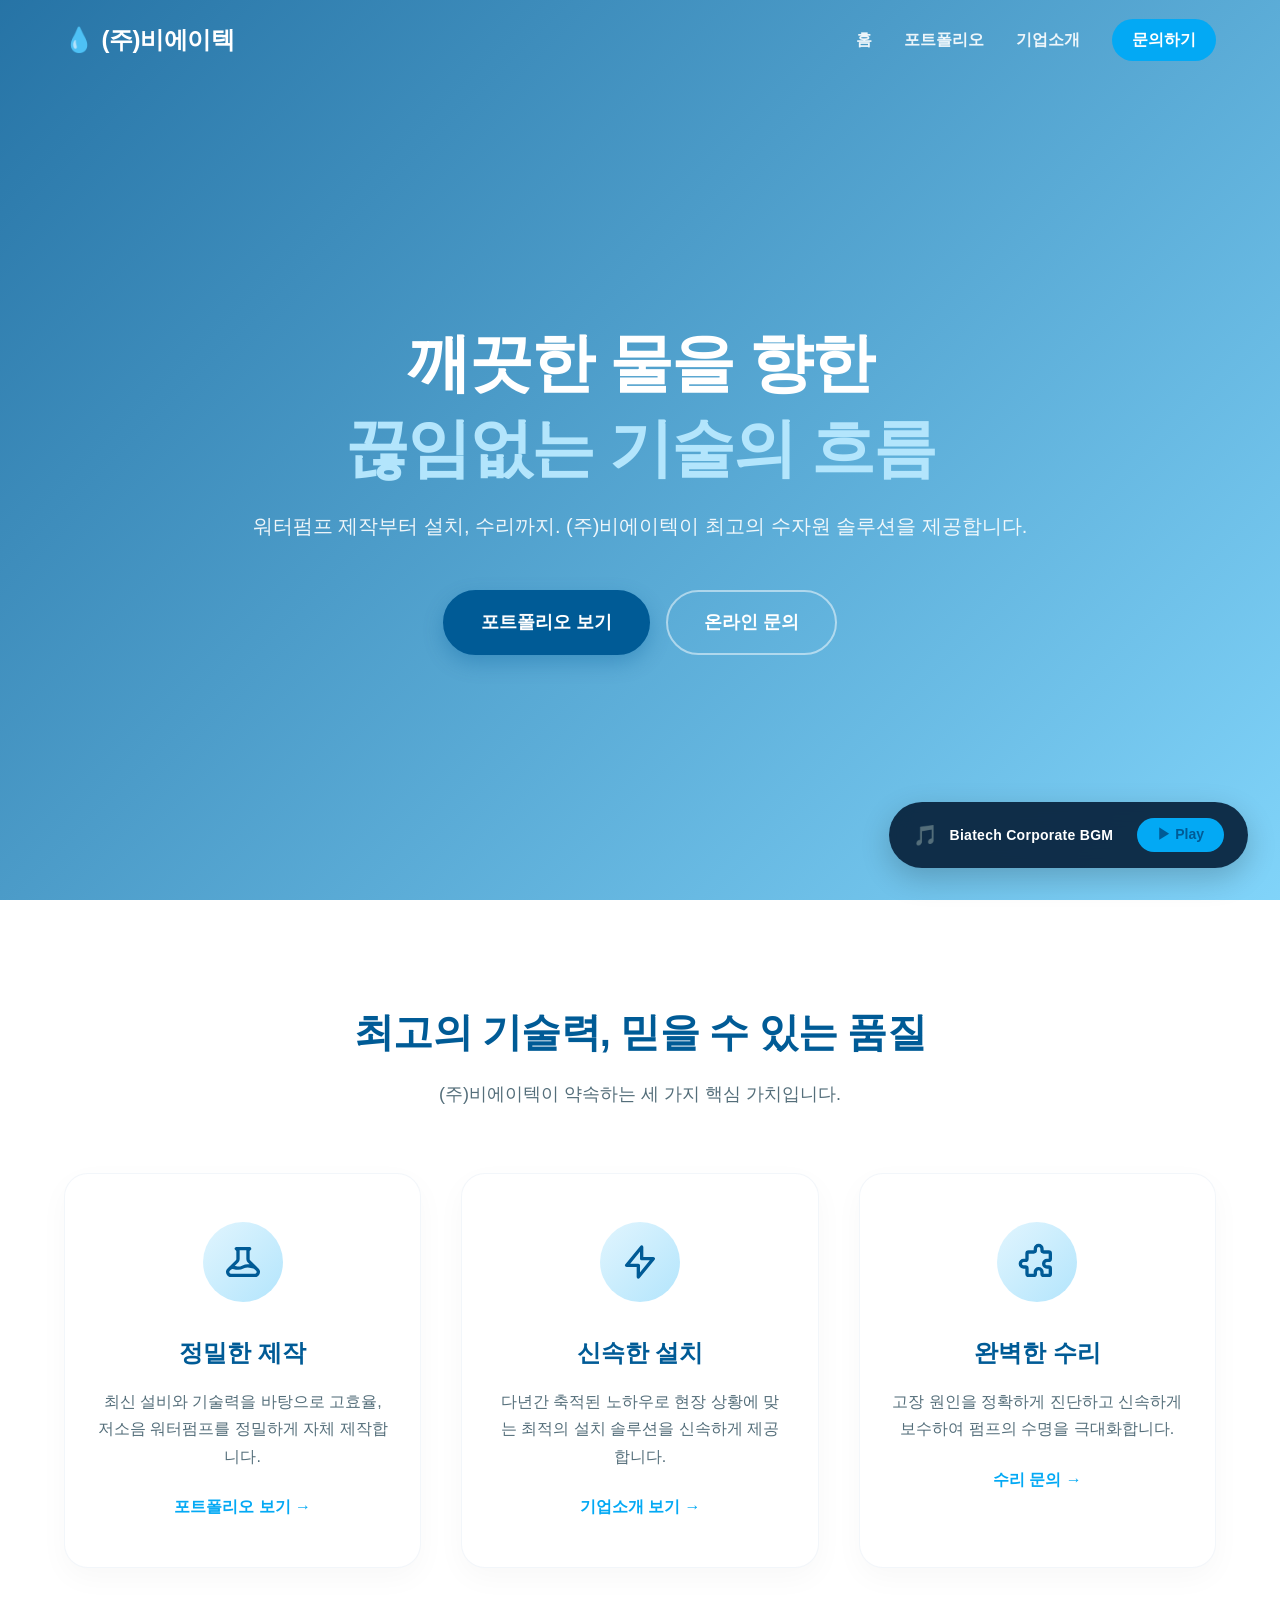
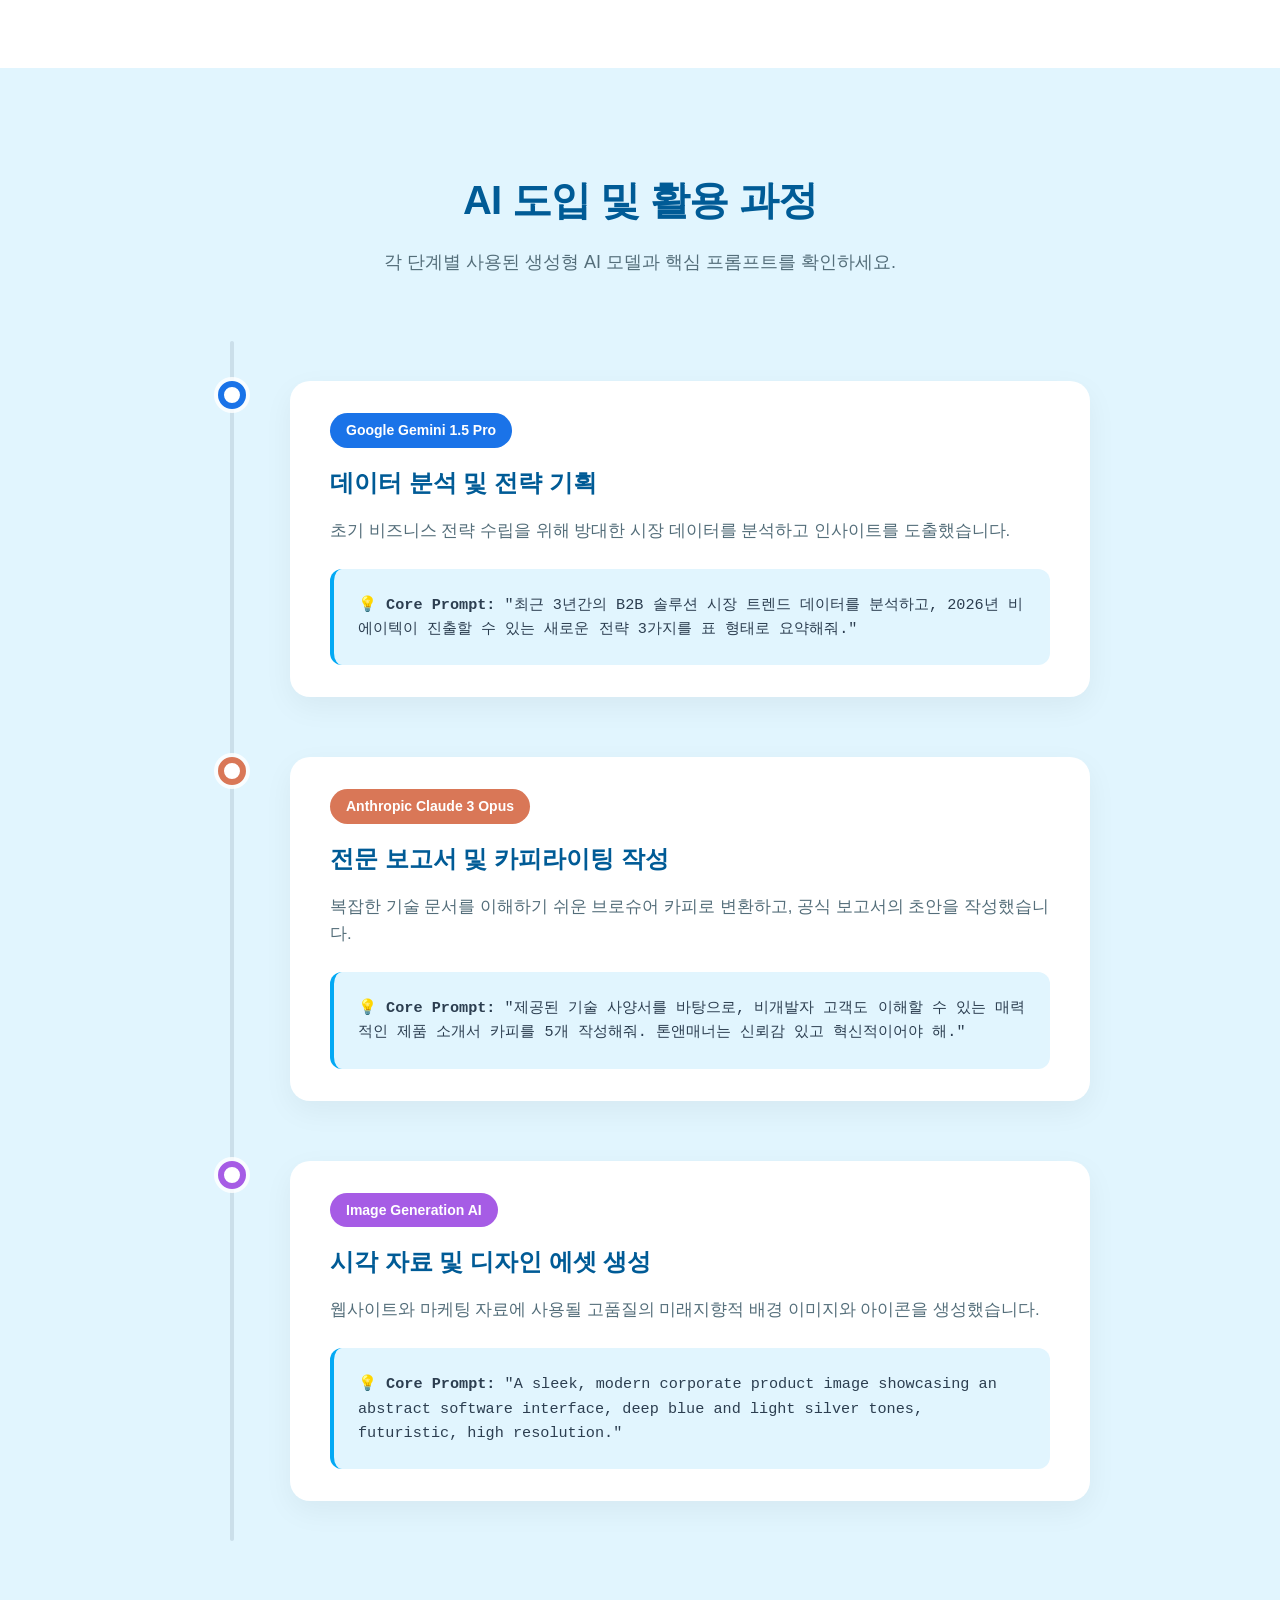
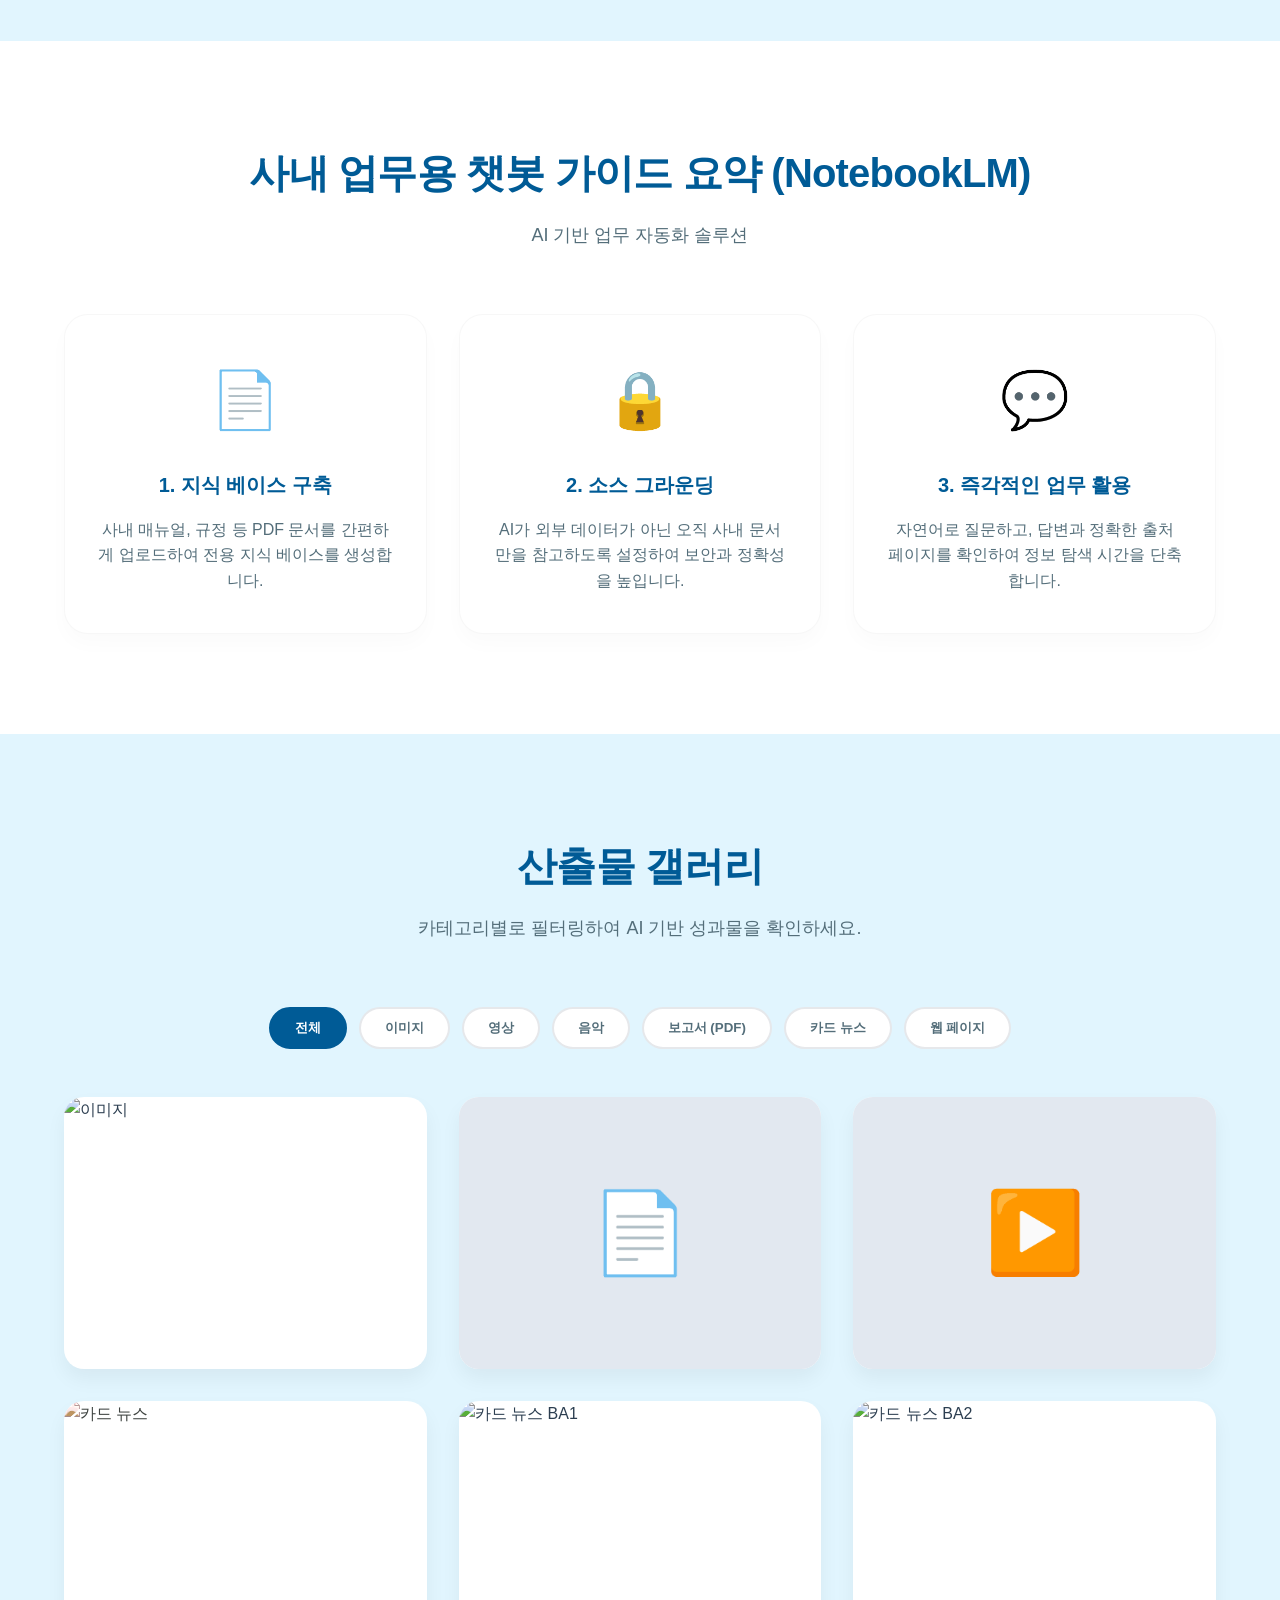
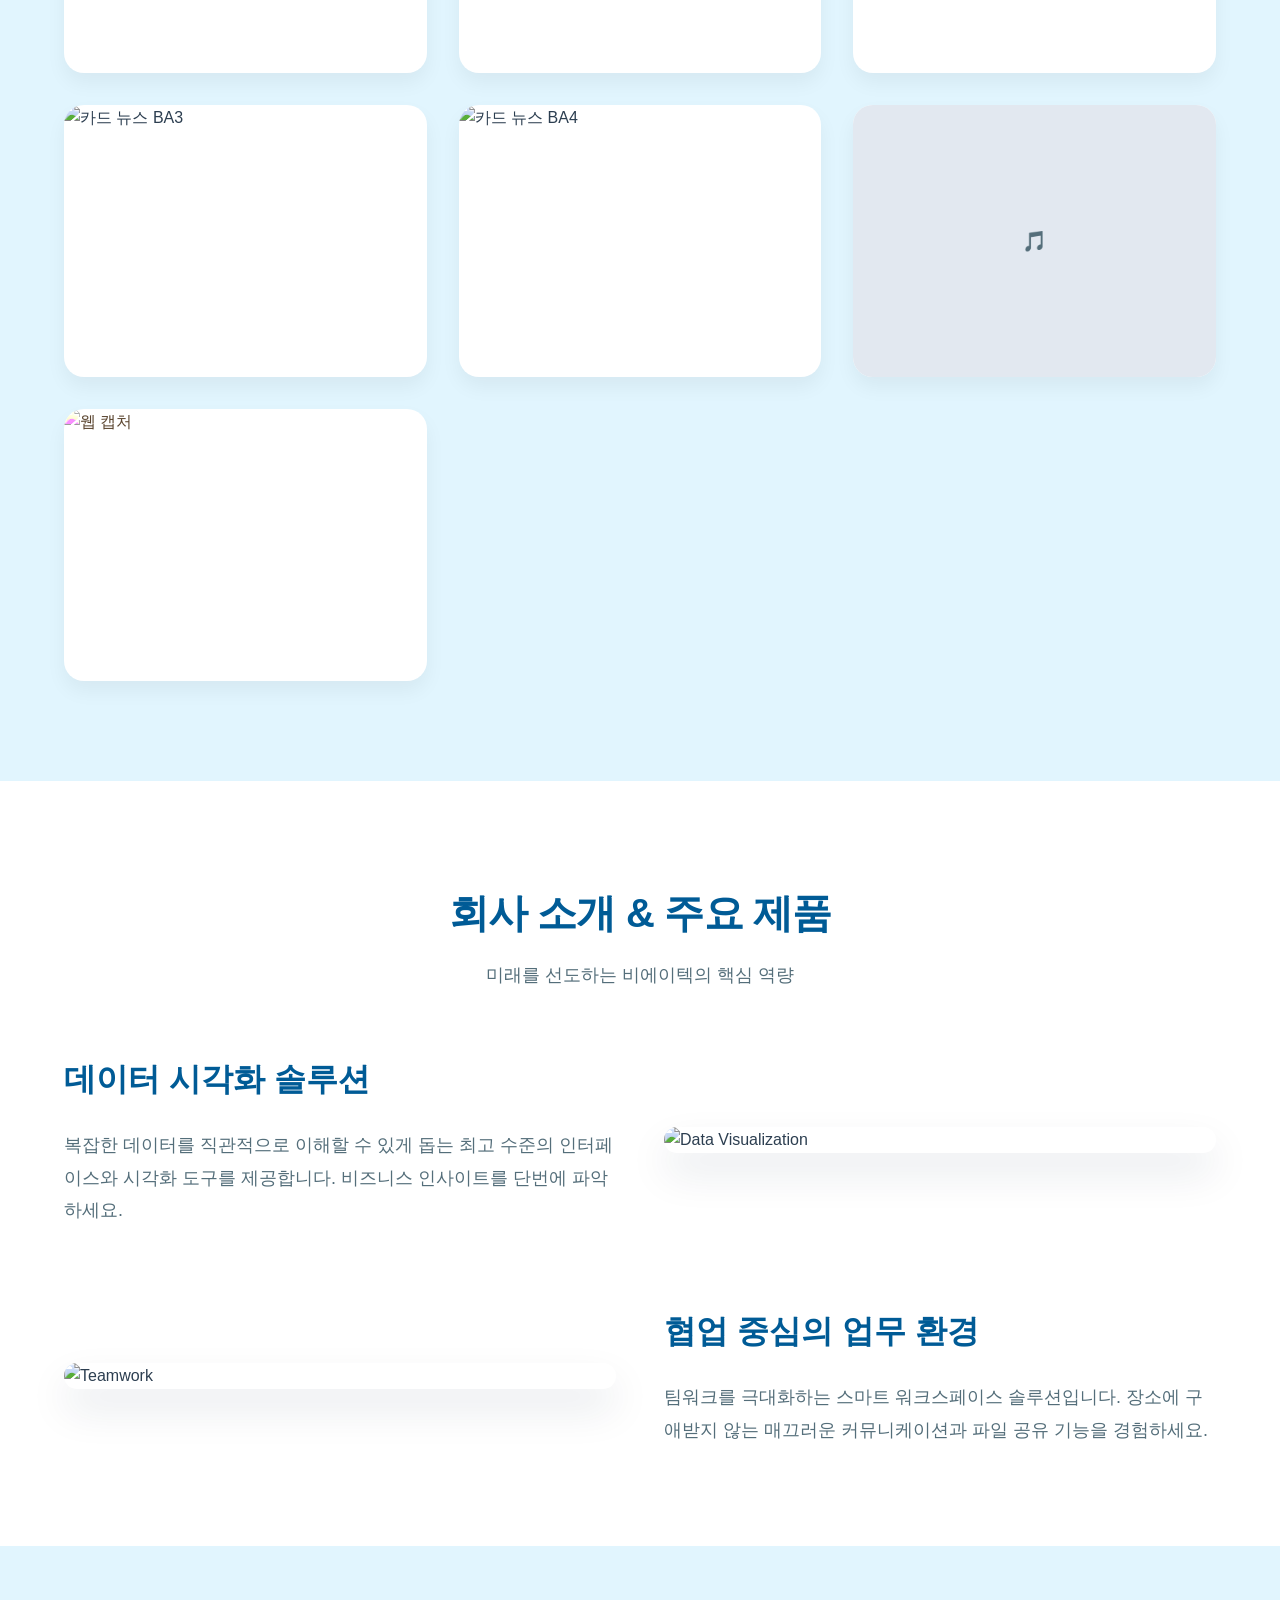
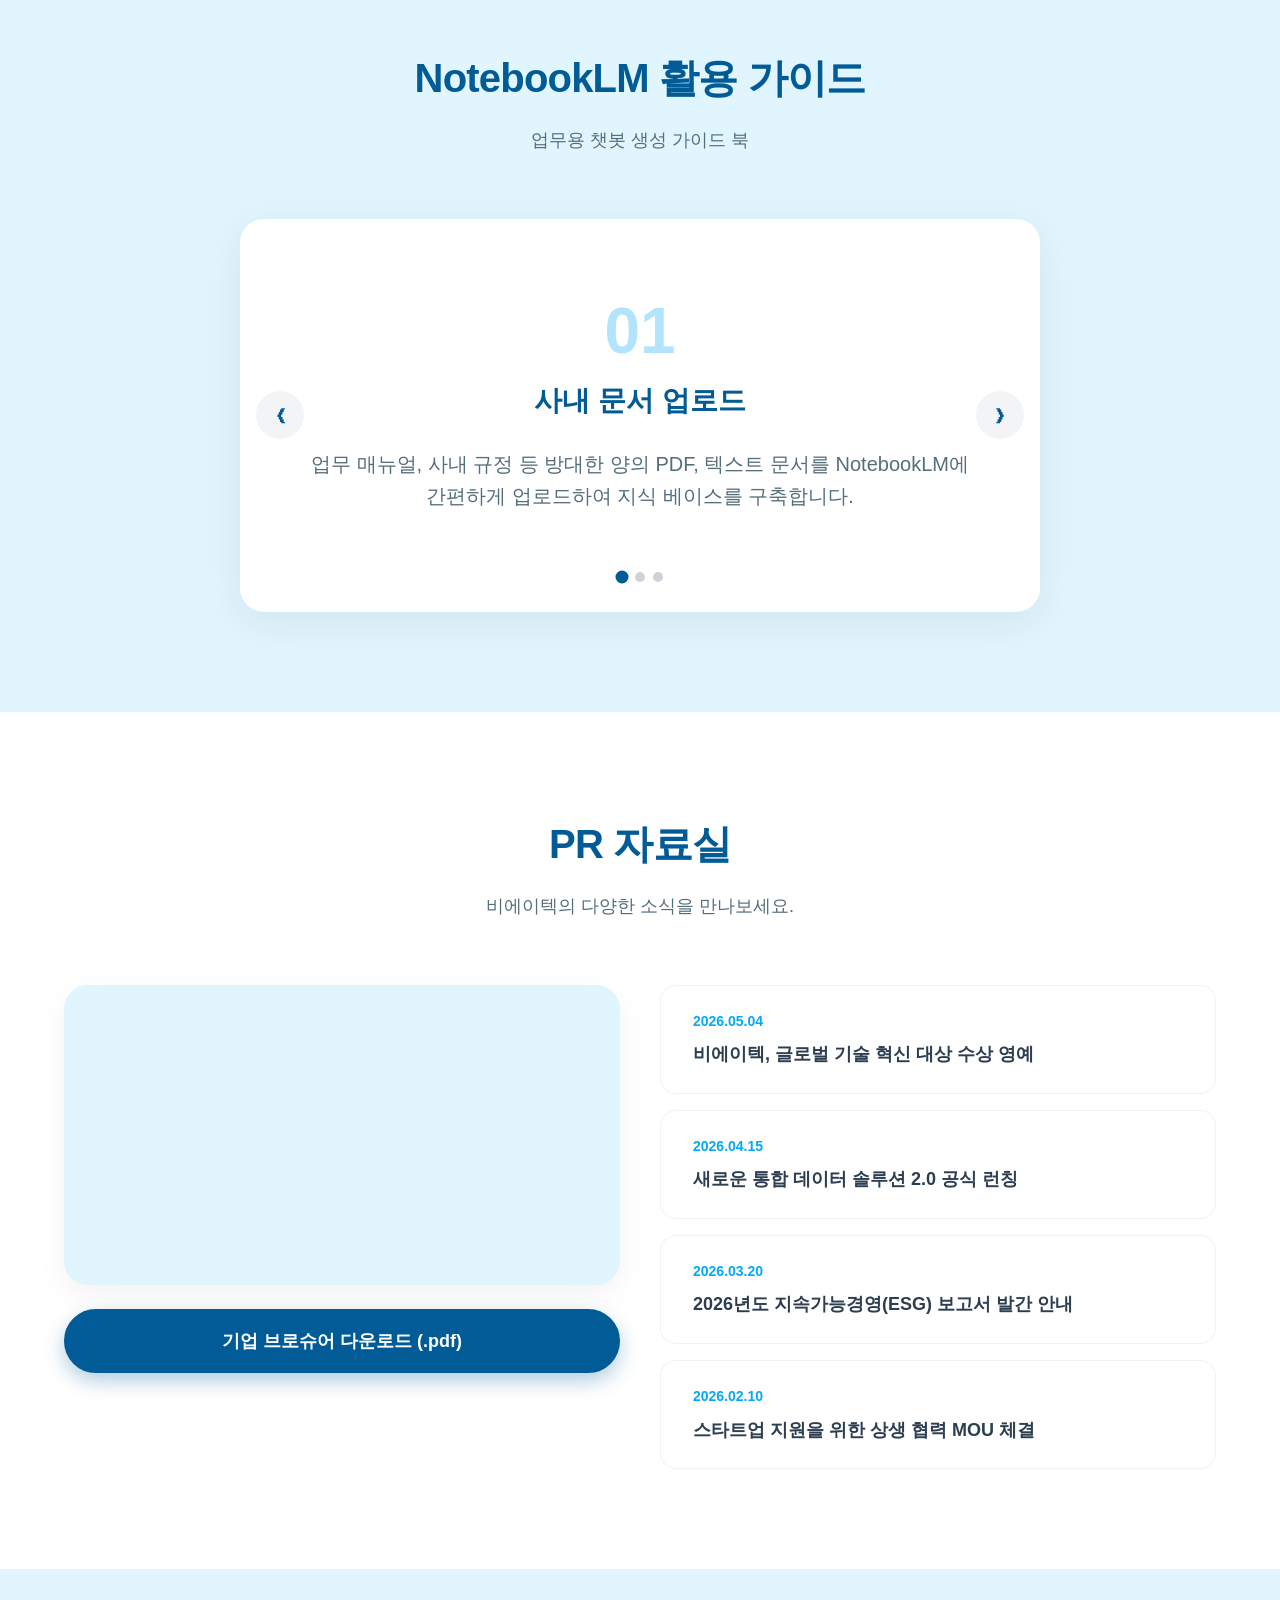
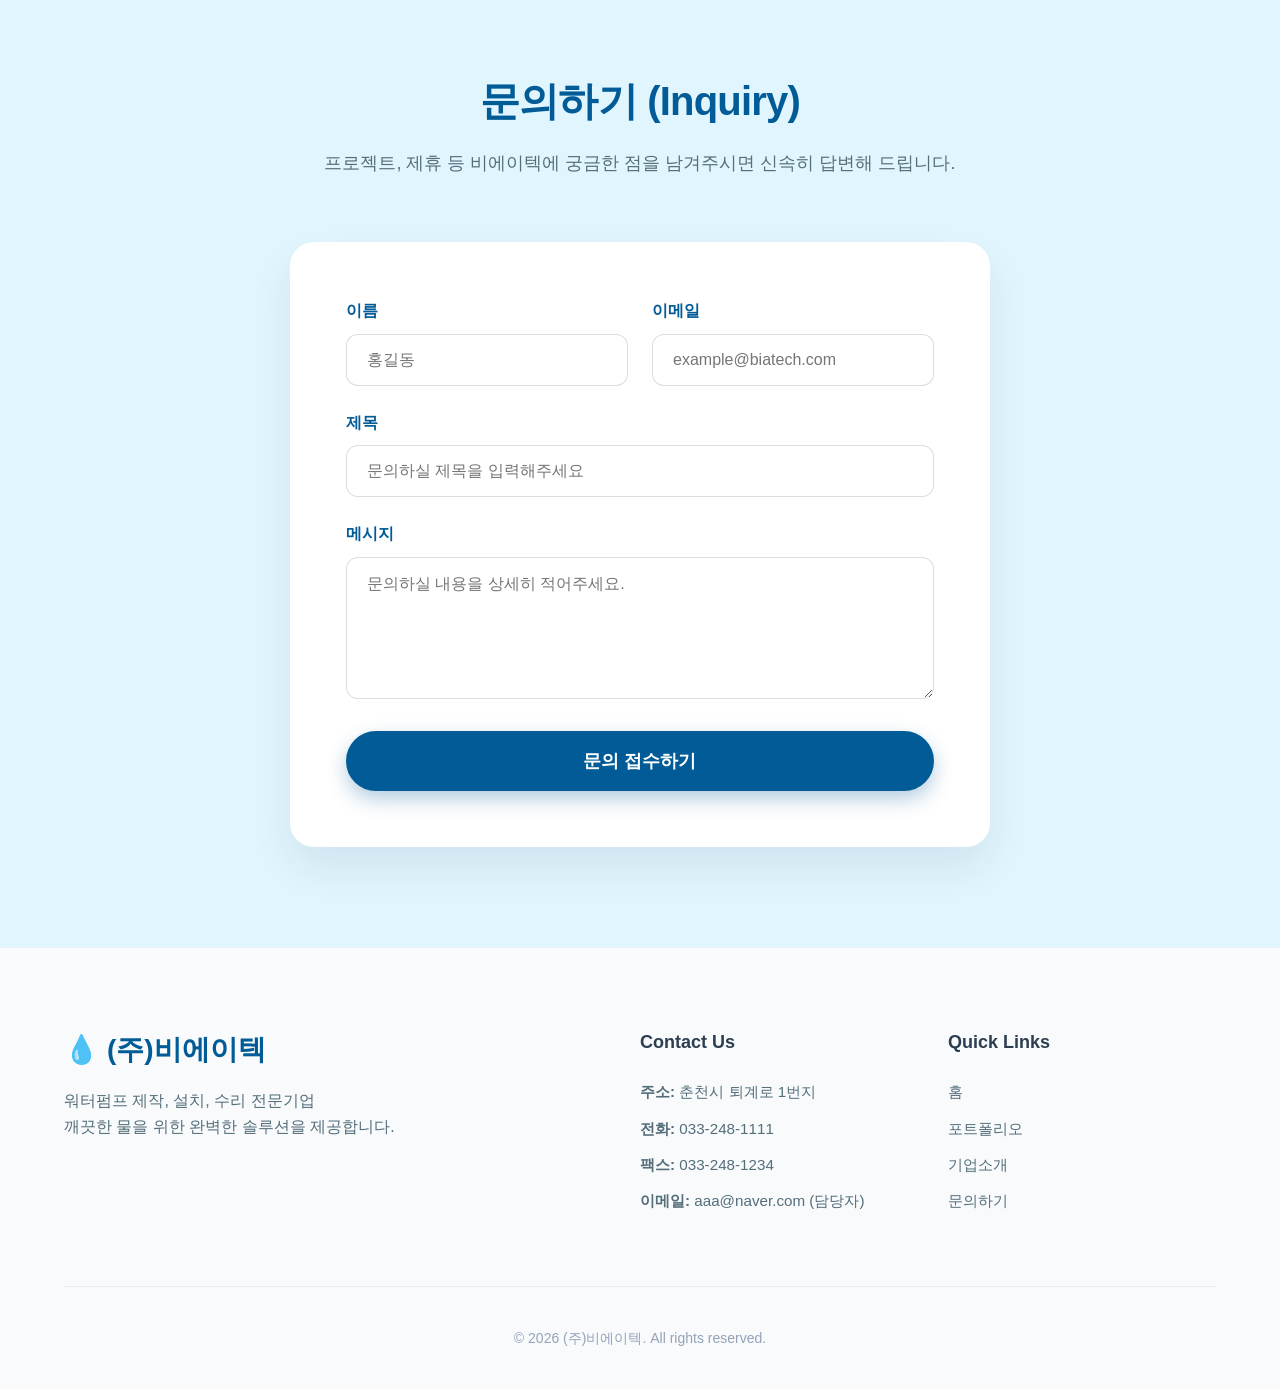
==== commit 778ea49b: "BA 웹사이트 두번째 커밋" ====
--- a/BATECH.html
+++ b/BATECH.html
@@ -1426,7 +1426,43 @@
                         </div>
                     </div>
 
-                    <!-- Item 5 -->
+                    <!-- Item 5 - BA1 Card News -->
+                    <div class="gallery-item news" onclick="openModal('카드 뉴스 BA1', 'news', 'BA1.png', 'BA1 카드 뉴스입니다. 비에이텍의 마케팅 전략에 맞게 제작된 소셜 미디어용 카드 뉴스입니다.')">
+                        <img src="BA1.png" alt="카드 뉴스 BA1">
+                        <div class="gallery-overlay">
+                            <span class="gallery-category">카드 뉴스</span>
+                            <h4>카드 뉴스 BA1</h4>
+                        </div>
+                    </div>
+
+                    <!-- Item 6 - BA2 Card News -->
+                    <div class="gallery-item news" onclick="openModal('카드 뉴스 BA2', 'news', 'BA2.png', 'BA2 카드 뉴스입니다. 비에이텍의 마케팅 전략에 맞게 제작된 소셜 미디어용 카드 뉴스입니다.')">
+                        <img src="BA2.png" alt="카드 뉴스 BA2">
+                        <div class="gallery-overlay">
+                            <span class="gallery-category">카드 뉴스</span>
+                            <h4>카드 뉴스 BA2</h4>
+                        </div>
+                    </div>
+
+                    <!-- Item 7 - BA3 Card News -->
+                    <div class="gallery-item news" onclick="openModal('카드 뉴스 BA3', 'news', 'BA3.png', 'BA3 카드 뉴스입니다. 비에이텍의 마케팅 전략에 맞게 제작된 소셜 미디어용 카드 뉴스입니다.')">
+                        <img src="BA3.png" alt="카드 뉴스 BA3">
+                        <div class="gallery-overlay">
+                            <span class="gallery-category">카드 뉴스</span>
+                            <h4>카드 뉴스 BA3</h4>
+                        </div>
+                    </div>
+
+                    <!-- Item 8 - BA4 Card News -->
+                    <div class="gallery-item news" onclick="openModal('카드 뉴스 BA4', 'news', 'BA4.png', 'BA4 카드 뉴스입니다. 비에이텍의 마케팅 전략에 맞게 제작된 소셜 미디어용 카드 뉴스입니다.')">
+                        <img src="BA4.png" alt="카드 뉴스 BA4">
+                        <div class="gallery-overlay">
+                            <span class="gallery-category">카드 뉴스</span>
+                            <h4>카드 뉴스 BA4</h4>
+                        </div>
+                    </div>
+
+                    <!-- Item 9 -->
                     <div class="gallery-item audio" onclick="openModal('Corporate BGM', 'audio', null, '음악 생성 AI 모델을 사용해 제작된 차분하고 신뢰감 있는 기업용 배경음악 트랙입니다. 저작권 문제 없이 자유롭게 사용 가능합니다.')">
                         <div class="gallery-placeholder audio-icon">🎵</div>
                         <div class="gallery-overlay">
@@ -1435,7 +1471,7 @@
                         </div>
                     </div>
 
-                    <!-- Item 6 -->
+                    <!-- Item 10 -->
                     <div class="gallery-item web" onclick="openModal('사내 인트라넷 UI 시안', 'web', 'portfolio_thumb.png', 'AI 코딩 어시스턴트의 도움을 받아 설계된 사내 인트라넷 웹 페이지 프로토타입 디자인 캡처본입니다.')">
                         <img src="portfolio_thumb.png" alt="웹 캡처" style="filter: hue-rotate(180deg) brightness(1.2);">
                         <div class="gallery-overlay">
